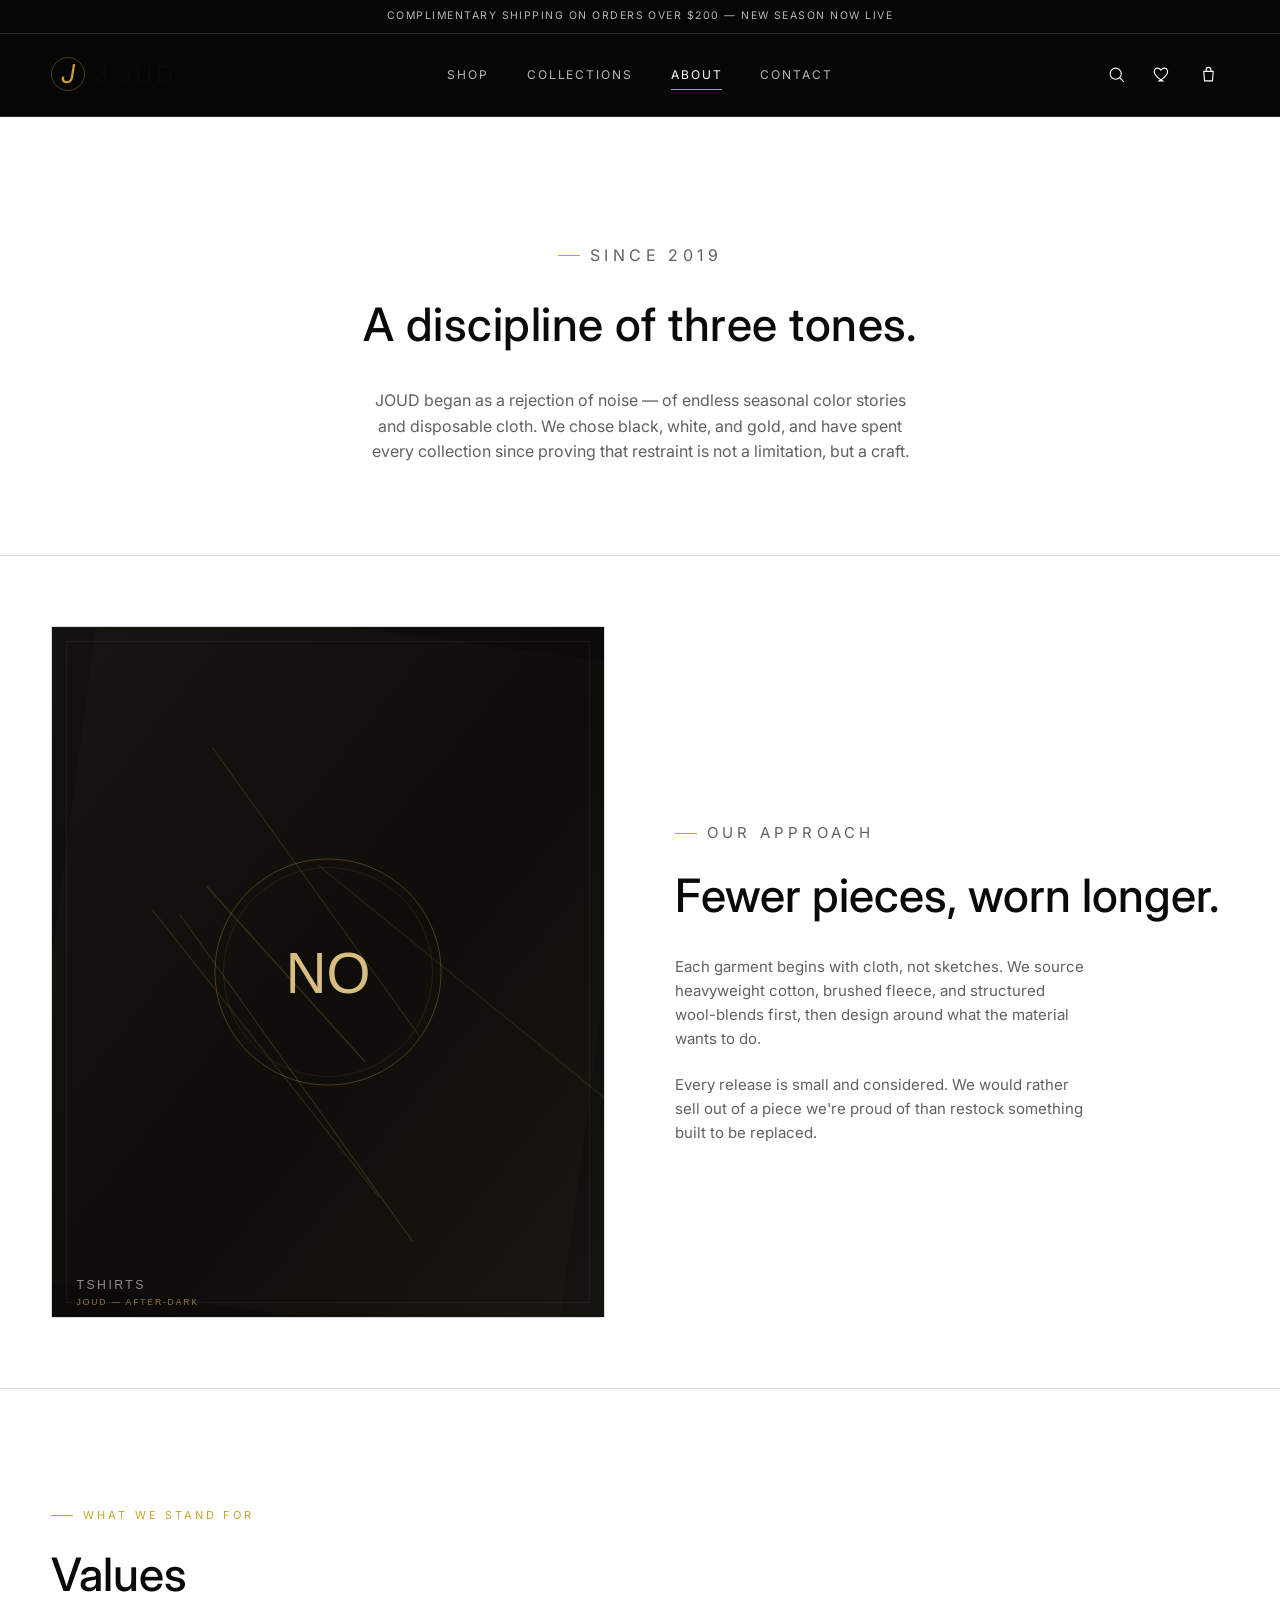
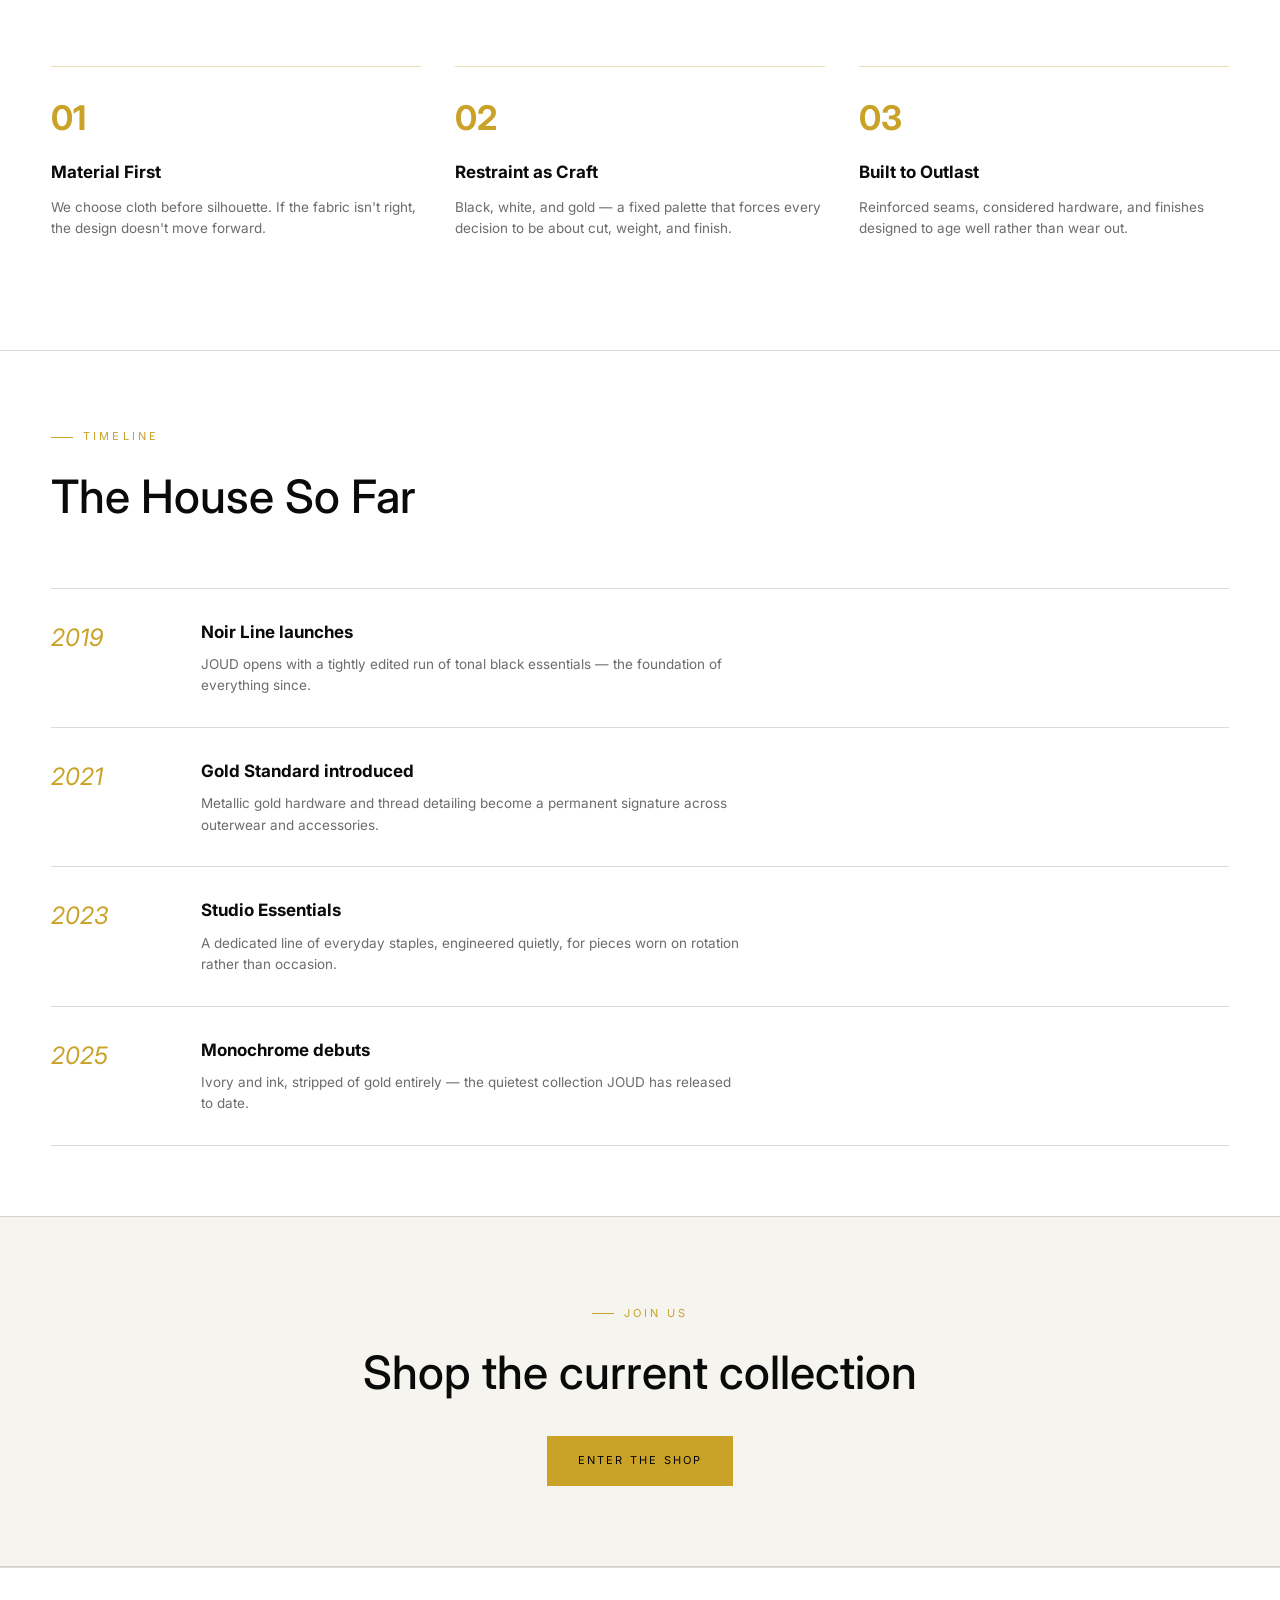
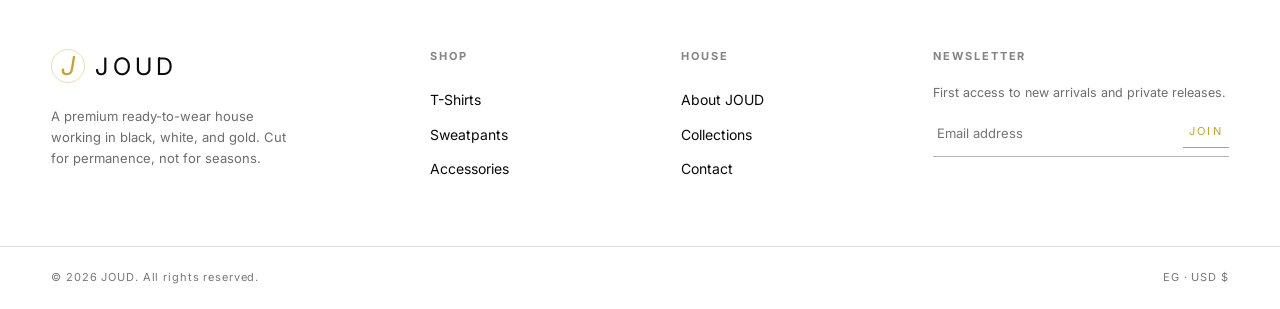
==== about.html @ fdc1a933 "first commit" ====
<!doctype html>
<html lang="en">
<head>
<meta charset="UTF-8" />
<meta name="viewport" content="width=device-width, initial-scale=1.0" />
<title>About — JOUD</title>
<link rel="stylesheet" href="css/style.css" />
</head>
<body class="on-light">

<header class="site-header" id="site-header"></header>

<main id="main">
  <div class="about-hero">
    <p class="eyebrow" style="justify-content:center;">Since 2019</p>
    <h1 class="section-title">A discipline of three tones.</h1>
    <p>JOUD began as a rejection of noise — of endless seasonal color stories and disposable cloth. We chose black, white, and gold, and have spent every collection since proving that restraint is not a limitation, but a craft.</p>
  </div>

  <section class="section section-tight">
    <div class="container split">
      <div class="split-media" data-reveal id="about-media-1"></div>
      <div class="split-copy" data-reveal>
        <p class="eyebrow">Our Approach</p>
        <h2 class="section-title">Fewer pieces, worn longer.</h2>
        <p>Each garment begins with cloth, not sketches. We source heavyweight cotton, brushed fleece, and structured wool-blends first, then design around what the material wants to do.</p>
        <p>Every release is small and considered. We would rather sell out of a piece we're proud of than restock something built to be replaced.</p>
      </div>
    </div>
  </section>

  <section class="section">
    <div class="container">
      <div class="section-head" data-reveal>
        <div>
          <p class="eyebrow">What We Stand For</p>
          <h2 class="section-title">Values</h2>
        </div>
      </div>
      <div class="values-grid">
        <div class="value-card" data-reveal>
          <b>01</b>
          <h4>Material First</h4>
          <p>We choose cloth before silhouette. If the fabric isn't right, the design doesn't move forward.</p>
        </div>
        <div class="value-card" data-reveal>
          <b>02</b>
          <h4>Restraint as Craft</h4>
          <p>Black, white, and gold — a fixed palette that forces every decision to be about cut, weight, and finish.</p>
        </div>
        <div class="value-card" data-reveal>
          <b>03</b>
          <h4>Built to Outlast</h4>
          <p>Reinforced seams, considered hardware, and finishes designed to age well rather than wear out.</p>
        </div>
      </div>
    </div>
  </section>

  <section class="section section-tight">
    <div class="container">
      <div class="section-head" data-reveal>
        <div>
          <p class="eyebrow">Timeline</p>
          <h2 class="section-title">The House So Far</h2>
        </div>
      </div>
      <div class="timeline">
        <div class="timeline-row" data-reveal>
          <div class="timeline-year">2019</div>
          <div class="timeline-copy">
            <h4>Noir Line launches</h4>
            <p>JOUD opens with a tightly edited run of tonal black essentials — the foundation of everything since.</p>
          </div>
        </div>
        <div class="timeline-row" data-reveal>
          <div class="timeline-year">2021</div>
          <div class="timeline-copy">
            <h4>Gold Standard introduced</h4>
            <p>Metallic gold hardware and thread detailing become a permanent signature across outerwear and accessories.</p>
          </div>
        </div>
        <div class="timeline-row" data-reveal>
          <div class="timeline-year">2023</div>
          <div class="timeline-copy">
            <h4>Studio Essentials</h4>
            <p>A dedicated line of everyday staples, engineered quietly, for pieces worn on rotation rather than occasion.</p>
          </div>
        </div>
        <div class="timeline-row" data-reveal>
          <div class="timeline-year">2025</div>
          <div class="timeline-copy">
            <h4>Monochrome debuts</h4>
            <p>Ivory and ink, stripped of gold entirely — the quietest collection JOUD has released to date.</p>
          </div>
        </div>
      </div>
    </div>
  </section>

  <section class="newsletter-band" data-reveal>
    <div class="container">
      <p class="eyebrow" style="justify-content:center;">Join Us</p>
      <h2 class="section-title">Shop the current collection</h2>
      <div class="hero-actions" style="justify-content:center; margin-top:10px;">
        <a href="shop.html" class="btn btn-gold">Enter the Shop</a>
      </div>
    </div>
  </section>
</main>

<footer class="site-footer" id="site-footer"></footer>
<div id="site-overlays"></div>

<script src="js/data.js"></script>
<script src="js/cart.js"></script>
<script src="js/layout.js"></script>
<script>
  injectLayout("about");
  document.getElementById("about-media-1").innerHTML = `<img src="${PRODUCTS[16].images[1]}" alt="JOUD atelier" loading="lazy" />`;
  initScrollReveal();
</script>
</body>
</html>
---- css/style.css ----
/* ==========================================================================
   JOUD — Design Tokens
   ========================================================================== */
@import url('https://fonts.googleapis.com/css2?family=Inter:wght@300;400;500;600;700&display=swap');

:root{
  --black:        #060606;
  --black-soft:   #111111;
  --black-elev:   #181818;
  --white:        #ffffff;
  --off:          #b7b7b2;
  --line:         rgba(255,255,255,.14);
  --line-strong:  rgba(255,255,255,.30);
  --gold:         #c9a227;
  --gold-light:   #e8c866;
  --gold-dim:     rgba(201,162,39,.35);

  --font-display: 'Inter', Georgia, serif;
  --font-body: 'Inter', 'Helvetica Neue', Arial, sans-serif;

  --ease: cubic-bezier(.16,.84,.44,1);
  --dur-s: .25s;
  --dur-m: .5s;
  --dur-l: .9s;

  --container: 1360px;
  --gutter: clamp(20px, 4vw, 64px);
  --header-h: 118px;
}

/* ==========================================================================
   Reset
   ========================================================================== */
*, *::before, *::after{ box-sizing: border-box; }
html{ scroll-behavior: smooth; }
body{
  margin:0;
  background: var(--black);
  color: var(--white);
  font-family: var(--font-body);
  font-size: 15px;
  line-height: 1.6;
  -webkit-font-smoothing: antialiased;
  overflow-x: hidden;
}
img{ max-width:100%; display:block; }
a{ color: inherit; text-decoration: none; }
button{ font: inherit; color: inherit; background: none; border: none; cursor: pointer; }
input, textarea, select{ font: inherit; color: inherit; background: none; border: none; }
ul{ list-style: none; margin:0; padding:0; }
h1,h2,h3,h4,p{ margin:0; }
.no-scroll{ overflow: hidden; }

::selection{ background: var(--gold); color: var(--black); }

:focus-visible{
  outline: 1.5px solid var(--gold);
  outline-offset: 3px;
}

.container{
  max-width: var(--container);
  margin: 0 auto;
  padding: 0 var(--gutter);
}

.eyebrow{
  font-family: var(--font-body);
  font-size: 11px;
  letter-spacing: .28em;
  text-transform: uppercase;
  color: var(--gold);
  display: inline-flex;
  align-items: center;
  gap: 10px;
}
.eyebrow::before{
  content:"";
  width: 22px; height: 1px;
  background: var(--gold);
}

h1, .h1{ font-family: var(--font-display); font-weight: 500; letter-spacing: .01em; }
h2, .h2{ font-family: var(--font-display); font-weight: 500; }
h3, .h3{ font-family: var(--font-display); font-weight: 500; }

/* ==========================================================================
   Buttons
   ========================================================================== */
.btn{
  display: inline-flex;
  align-items: center;
  justify-content: center;
  gap: 8px;
  padding: 15px 30px;
  font-size: 11px;
  letter-spacing: .2em;
  text-transform: uppercase;
  border: 1px solid var(--line-strong);
  transition: background var(--dur-s) var(--ease), color var(--dur-s) var(--ease), border-color var(--dur-s) var(--ease), transform var(--dur-s) var(--ease);
  white-space: nowrap;
}
.btn:active{ transform: scale(.97); }
.btn-gold{
  background: var(--gold);
  border-color: var(--gold);
  color: var(--black);
}
.btn-gold:hover{ background: var(--gold-light); border-color: var(--gold-light); }
.btn-dark{
  background: var(--black);
  border-color: var(--black);
  color: var(--white);
}
.btn-dark:hover{ background: var(--black-elev); }
.btn-ghost{
  background: transparent;
  color: var(--white);
  border-color: var(--line-strong);
}
.btn-ghost:hover{ border-color: var(--gold); color: var(--gold); }
.btn-block{ width: 100%; }
.btn-small{ padding: 9px 16px; font-size: 10px; margin-top: 10px; }
.btn[disabled]{ opacity: .4; cursor: not-allowed; }

.btn-underline{
  font-size: 11px;
  letter-spacing: .2em;
  text-transform: uppercase;
  color: var(--gold);
  border-bottom: 1px solid var(--gold);
  padding-bottom: 3px;
  transition: opacity var(--dur-s);
}
.btn-underline:hover{ opacity: .7; }

/* ==========================================================================
   Header
   ========================================================================== */
.site-header{
  position: sticky;
  top: 0;
  z-index: 60;
  background: var(--black);
  border-bottom: 1px solid var(--line);
}
.announce-bar{
  text-align:center;
  background: var(--black);
  border-bottom: 1px solid var(--line);
  padding: 8px 12px;
}
.announce-bar p{
  font-size: 10.5px;
  letter-spacing: .14em;
  text-transform: uppercase;
  color: var(--off);
}
.header-main{
  max-width: var(--container);
  margin: 0 auto;
  padding: 0 var(--gutter);
  height: 82px;
  display: grid;
  grid-template-columns: 1fr auto 1fr;
  align-items: center;
  gap: 20px;
}
.logo{
  display: inline-flex;
  align-items: baseline;
  gap: 10px;
  justify-self: start;
}
.logo-mark{
  font-family: var(--font-display);
  font-style: italic;
  font-size: 26px;
  color: var(--gold);
  border: 1px solid var(--gold-dim);
  border-radius: 50%;
  width: 34px; height: 34px;
  display: inline-flex; align-items:center; justify-content:center;
  line-height: 1;
}
.logo-word{
  font-family: var(--font-display);
  font-size: 24px;
  letter-spacing: .18em;
}
.nav-primary{
  display: flex;
  gap: 38px;
  justify-self: center;
}
.nav-link{
  font-size: 12px;
  letter-spacing: .16em;
  text-transform: uppercase;
  position: relative;
  padding: 6px 0;
  color: var(--off);
  transition: color var(--dur-s);
}
.nav-link::after{
  content:"";
  position:absolute; left:0; right:100%; bottom:0;
  height:1px; background: var(--gold);
  transition: right var(--dur-m) var(--ease);
}
.nav-link:hover, .nav-link.is-active{ color: var(--white); }
.nav-link:hover::after, .nav-link.is-active::after{ right:0; }

.header-actions{
  display:flex;
  align-items:center;
  gap: 6px;
  justify-self: end;
}
.icon-btn{
  position: relative;
  width: 40px; height: 40px;
  display:inline-flex; align-items:center; justify-content:center;
  color: var(--white);
  transition: color var(--dur-s);
}
.icon-btn:hover{ color: var(--gold); }
.badge{
  position:absolute; top:2px; right:2px;
  min-width:15px; height:15px; padding: 0 3px;
  border-radius: 50%;
  background: var(--gold);
  color: var(--black);
  font-size: 9px; font-weight:600;
  display:flex; align-items:center; justify-content:center;
  opacity:0; transform: scale(.5);
  transition: opacity var(--dur-s), transform var(--dur-s);
}
.badge.is-visible{ opacity:1; transform: scale(1); }

.menu-toggle{ display:none; }
.burger{ display:inline-flex; flex-direction:column; gap:5px; width:20px; }
.burger span{ height:1px; background: var(--white); display:block; transition: transform var(--dur-s) var(--ease), opacity var(--dur-s); }
.menu-toggle.is-open .burger span:nth-child(1){ transform: translateY(6px) rotate(45deg); }
.menu-toggle.is-open .burger span:nth-child(2){ opacity:0; }
.menu-toggle.is-open .burger span:nth-child(3){ transform: translateY(-6px) rotate(-45deg); }

.mobile-menu{
  display:none;
  position: fixed;
  inset: 0;
  top: var(--header-h);
  background: var(--black);
  z-index: 55;
  transform: translateY(-8px);
  opacity: 0;
  pointer-events: none;
  transition: opacity var(--dur-m) var(--ease), transform var(--dur-m) var(--ease);
  overflow-y:auto;
}
.mobile-menu.is-open{ opacity:1; transform: translateY(0); pointer-events:auto; }
.mobile-menu nav{ display:flex; flex-direction:column; padding: 30px var(--gutter); }
.mobile-menu nav a{
  font-family: var(--font-display);
  font-size: 30px;
  padding: 16px 0;
  border-bottom: 1px solid var(--line);
}
.mobile-menu-foot{
  display:flex; flex-direction:column; gap:14px;
  padding: 20px var(--gutter) 50px;
}
.mobile-menu-foot a{ font-size:12px; letter-spacing:.14em; text-transform:uppercase; color: var(--off); }

/* ==========================================================================
   Hero
   ========================================================================== */
.hero{
  position: relative;
  min-height: 92vh;
  display: flex;
  align-items: flex-end;
  overflow: hidden;
  border-bottom: 1px solid var(--line);
  background:
  linear-gradient(rgba(0,0,0,.15), rgba(0,0,0,.30)),
  url("../assets/hero-bg.jpg") center center / cover no-repeat;
}
.hero-lines{
  position:absolute; inset:0;
  opacity:.5;
  pointer-events:none;
}
.hero-fashion-bg{
  position:absolute; inset:0;
  width:100%; height:100%;
  pointer-events:none;
}
.hero-seal{
  position:absolute;
  top: 14%;
  right: clamp(20px, 6vw, 90px);
  width: clamp(120px, 14vw, 190px);
  height: clamp(120px, 14vw, 190px);
  animation: spin 34s linear infinite;
}
@keyframes spin{ to{ transform: rotate(360deg); } }

.hero-inner{
  position: relative;
  width: 100%;
  padding: 70px var(--gutter) 70px;
  max-width: var(--container);
  margin: 0 auto;
  transform: translateY(-40px);
}
.hero-kicker{ margin-bottom: 26px; }
.hero-title{
  font-size: clamp(3rem, 5vw, 5.5rem);
  line-height: .95;
  letter-spacing: -.01em;
  max-width: 16ch;
  color: var(--white);
}
.hero-title em{
  font-style: italic;
  color: var(--gold);
}
.hero-title-white{ color: var(--white); }
.hero-sub{
  margin-top: 26px;
  max-width: 420px;
  color: var(--off);
  font-size: 15px;
}
.hero-actions{
  margin-top: 40px;
  display:flex;
  gap: 16px;
  flex-wrap: wrap;
}
.hero-scroll{
  position:absolute;
  right: var(--gutter);
  bottom: 40px;
  display:flex; align-items:center; gap:10px;
  font-size: 10px; letter-spacing:.2em; text-transform:uppercase; color: var(--off);
}
.hero-scroll-line{
  width:1px; height: 44px;
  background: linear-gradient(var(--gold), transparent);
}

/* Hero always sits on its own dark image, regardless of page theme */
.hero .btn-ghost{ color: var(--white); border-color: var(--white); }
.hero .btn-ghost:hover{ background: var(--white); border-color: var(--white); color: var(--black); }

/* ==========================================================================
   Marquee
   ========================================================================== */
.marquee-band {
  width: 100%;
  overflow: hidden;
  background: #0a0a0a;
  border-top: 1px solid rgba(255, 255, 255, 0.10);
  border-bottom: 1px solid rgba(255, 255, 255, 0.10);
}

.marquee-track {
  display: flex;
  width: max-content;
  align-items: center;
  flex-shrink: 0;
  padding: 17px 0;
  white-space: nowrap;
  animation: marquee-scroll 20s linear infinite;
  will-change: transform;
}

.marquee-content {
  display: flex;
  align-items: center;
  flex-shrink: 0;
}

.marquee-content span {
  display: inline-block;
  flex-shrink: 0;
  padding: 0 27px;
  color: rgba(255, 255, 255, 0.82);
  font-family: var(--font-body, "Inter", sans-serif);
  font-size: 18px;
  font-style: normal;
  font-weight: 500;
  line-height: 1;
  letter-spacing: 0.16em;
  text-transform: uppercase;
}

.marquee-content i {
  display: inline-block;
  flex-shrink: 0;
  color: rgba(255, 255, 255, 0.82);
  font-size: 7px;
  font-style: normal;
  line-height: 1;
}

@keyframes marquee-scroll {
  from {
    transform: translate3d(0, 0, 0);
  }
  to {
    transform: translate3d(-50%, 0, 0);
  }
}

@media (max-width: 600px) {
  .marquee-track {
    padding: 14px 0;
    animation-duration: 16s;
  }

  .marquee-content span {
    padding: 0 18px;
    font-size: 13px;
    letter-spacing: 0.13em;
  }

  .marquee-content i {
    font-size: 6px;
  }
}

@media (prefers-reduced-motion: reduce) {
  .marquee-track {
    animation: none;
  }
}

/* ==========================================================================
   Section scaffolding
   ========================================================================== */
.section{ padding: 110px 0; }
.section-tight{ padding: 70px 0; }
.section,
.newsletter-band{ border-top: 1px solid var(--line); }
.section-head{
  display:flex;
  justify-content: space-between;
  align-items: flex-end;
  gap: 20px;
  margin-bottom: 54px;
}
.section-title{
  font-size: clamp(30px, 4vw, 46px);
  margin-top: 14px;
}
.section-link{
  font-size: 11px;
  letter-spacing: .18em;
  text-transform: uppercase;
  border-bottom: 1px solid var(--line-strong);
  padding-bottom: 4px;
  transition: border-color var(--dur-s), color var(--dur-s);
}
.section-link:hover{ color: var(--gold); border-color: var(--gold); }

[data-reveal]{
  opacity: 0;
  transform: translateY(26px);
  transition: opacity .8s var(--ease), transform .8s var(--ease);
}
[data-reveal].is-visible{ opacity:1; transform: translateY(0); }

/* ==========================================================================
   Light (white) section variant — used for New Arrivals, Collections,
   and the Shop By (Men/Women) section per brand refresh.
   ========================================================================== */
.on-light{
  background: var(--white);
  color: var(--black);
}
.on-light .eyebrow{ color: var(--gold); }
.on-light .section-title{ color: #0a0a0a; }
.on-light .section-link{ color: #0a0a0a; border-bottom-color: rgba(0,0,0,.3); }
.on-light .section-link:hover{ color: var(--gold); border-bottom-color: var(--gold); }

.on-light .product-card-media,
.on-light .category-tile,
.on-light .collection-card{ border-color: rgba(0,0,0,.12); }

.on-light .product-card-name{ color: #0a0a0a; }
.on-light .product-card-name:hover{ color: var(--gold); }
.on-light .product-card-price{ color: #9c7a1f; }
.on-light .product-card-cat{ color: rgba(10,10,9,.55); }

.on-light .card-tag{ background: var(--white); border-color: rgba(0,0,0,.25); color: #0a0a0a; }
.on-light .card-tag-gold{ background: var(--gold); color: var(--black); border-color: var(--gold); }

.on-light .wish-btn{ background: rgba(255,255,255,.8); border-color: rgba(0,0,0,.2); color: #0a0a0a; }
.on-light .wish-btn:hover{ border-color: var(--gold); color: var(--gold); }
.on-light .wish-btn.is-active{ color: var(--gold); border-color: var(--gold); }

.on-light .category-tile span{
  border-color: rgba(255,255,255,.5);
  background: rgba(10,10,9,.55);
  color: #f6f4ee;
}

/* ==========================================================================
   Site-wide light theme — applied via body.on-light on Home, Collections,
   About and Contact. Header/nav intentionally stays on the dark theme for
   consistent branding; Shop, Product and Checkout keep the original dark
   theme untouched.
   ========================================================================== */
body.on-light{ background: var(--white); color: #0a0a0a; }
body.on-light h1, body.on-light h2, body.on-light h3, body.on-light h4{ color:#0a0a0a; }
body.on-light .page-title{ color:#0a0a0a; }
body.on-light .breadcrumb{ color: rgba(10,10,9,.55); }
body.on-light .breadcrumb a:hover{ color: var(--gold); }
body.on-light .section-title{ color:#0a0a0a; }
body.on-light .section-link{ color:#0a0a0a; border-bottom-color: rgba(0,0,0,.3); }
body.on-light .section-link:hover{ color: var(--gold); border-bottom-color: var(--gold); }
body.on-light .section,
body.on-light .newsletter-band{ border-top-color: rgba(0,0,0,.14); }

body.on-light .site-footer{ background: var(--white); border-top-color: rgba(0,0,0,.14); }
body.on-light .footer-brand p{ color: rgba(10,10,9,.6); }
body.on-light .footer-col h4{ color: rgba(10,10,9,.5); }
body.on-light .footer-col a{ color:#0a0a0a; }
body.on-light .footer-col a:hover{ color: var(--gold); }
body.on-light .footer-note{ color: rgba(10,10,9,.6); }
body.on-light .footer-form{ border-bottom-color: rgba(0,0,0,.3); }
body.on-light .footer-bottom{ border-top-color: rgba(0,0,0,.14); color: rgba(10,10,9,.55); }

/* Marquee stays a dark banner on light pages for brand contrast */
body.on-light .marquee-band{ background:#0a0a0a; border-color: rgba(255,255,255,.14); }

body.on-light .newsletter-band{ background:#f6f4ee; border-color: rgba(0,0,0,.14); }
body.on-light .newsletter-band input{ color:#0a0a0a; }
body.on-light .newsletter-band input::placeholder{ color: rgba(10,10,9,.5); }
body.on-light .newsletter-band form{ border-bottom-color: rgba(0,0,0,.3); }

body.on-light .value-card{ border-top-color: var(--gold-dim); }
body.on-light .value-card p{ color: rgba(10,10,9,.6); }
body.on-light .timeline-row{ border-top-color: rgba(0,0,0,.14); }
body.on-light .timeline-row:last-child{ border-bottom-color: rgba(0,0,0,.14); }
body.on-light .timeline-copy p{ color: rgba(10,10,9,.6); }
body.on-light .about-hero p{ color: rgba(10,10,9,.65); }

body.on-light .split-media{ border-color: rgba(0,0,0,.14); }
body.on-light .split-copy p{ color: rgba(10,10,9,.65); }
body.on-light .stat b{ color: var(--gold); }
body.on-light .stat span{ color: rgba(10,10,9,.55); }

body.on-light .contact-info-block p, body.on-light .contact-info-block a{ color: rgba(10,10,9,.65); }
body.on-light .contact-info-block a:hover{ color: var(--gold); }
body.on-light .social-row a{ color:#0a0a0a; border-bottom-color: rgba(0,0,0,.3); }
body.on-light .social-row a:hover{ color: var(--gold); border-color: var(--gold); }
body.on-light .map-block{ background:#f6f4ee; border-color: rgba(0,0,0,.14); }
body.on-light .map-label{ color: rgba(10,10,9,.55); }

body.on-light .form-field label{ color: rgba(10,10,9,.55); }
body.on-light .form-field input, body.on-light .form-field select, body.on-light .form-field textarea{ border-bottom-color: rgba(0,0,0,.3); color:#0a0a0a; }
body.on-light .form-field input::placeholder, body.on-light .form-field textarea::placeholder{ color: rgba(10,10,9,.4); }
body.on-light .btn-ghost{ border-color: rgba(0,0,0,.3); color:#0a0a0a; }
body.on-light .btn-ghost:hover{ border-color: var(--gold); color: var(--gold); }
body.on-light .shop-empty{ color: rgba(10,10,9,.6); }
body.on-light .shop-empty h3{ color:#0a0a0a; }

/* ==========================================================================
   Shop by Section (Men / Women) — dark editorial tiles
   ========================================================================== */
.shop-by-dark{ background: var(--black); color: var(--white); }
.shop-by-dark .eyebrow{ color: var(--gold); }
.shop-by-dark .section-title{ color: var(--white); margin-top:14px; }
.edit-grid{
  display:grid;
  grid-template-columns: repeat(2, 1fr);
  gap: 24px;
  margin-top: 44px;
}
.edit-tile{
  position: relative;
  aspect-ratio: 4/3;
  overflow: hidden;
  border: 1px solid var(--line);
  background: linear-gradient(135deg, #1c1c1a, #0a0a09);
  display: flex;
  flex-direction: column;
  justify-content: flex-end;
  align-items: flex-start;
  padding: 30px;
  transition: border-color var(--dur-s);
}
.edit-tile:hover{ border-color: var(--gold-dim); }
.edit-tile img{ position:absolute; inset:0; width:100%; height:100%; object-fit:cover; opacity:.75; }
.edit-tile::after{
  content:"";
  position:absolute; inset:0;
  background: linear-gradient(180deg, rgba(6,6,6,0) 40%, rgba(6,6,6,.85) 100%);
}
.edit-tile-label{
  position:relative; z-index:1;
  font-size:10px; letter-spacing:.2em; text-transform:uppercase;
  color: var(--gold);
  margin-bottom: 12px;
}
.edit-tile-name{
  position:relative; z-index:1;
  display:flex; align-items:center; gap:14px;
  font-family: var(--font-display);
  font-weight: 700;
  font-size: clamp(30px, 4vw, 46px);
  color: var(--white);
}
.edit-tile-name .arrow{ color: var(--gold); font-size:.6em; transition: transform var(--dur-s) var(--ease); }
.edit-tile:hover .arrow{ transform: translateX(6px); }

/* ==========================================================================
   Shop by Category — light editorial tiles
   ========================================================================== */
.shop-by-light{ background: var(--white); }
.cat-grid{
  display:grid;
  grid-template-columns: repeat(3, 1fr);
  gap: 22px;
  margin-top: 44px;
}
.cat-tile{
  position: relative;
  aspect-ratio: 3/4;
  overflow: hidden;
  border: 1px solid rgba(0,0,0,.12);
  background: #ece9e1;
  display: flex;
  flex-direction: column;
  justify-content: flex-end;
  align-items: flex-start;
  padding: 24px;
  transition: border-color var(--dur-s);
}
.cat-tile:hover{ border-color: var(--gold); }
.cat-tile img{ position:absolute; inset:0; width:100%; height:100%; object-fit:cover; }
.cat-tile::after{
  content:"";
  position:absolute; inset:0;
  background: linear-gradient(180deg, rgba(10,10,9,0) 55%, rgba(10,10,9,.35) 100%);
}
.cat-tile-label{
  position:relative; z-index:1;
  font-size:10px; letter-spacing:.2em; text-transform:uppercase;
  color: var(--gold);
  margin-bottom: 8px;
}
.cat-tile-name{
  position:relative; z-index:1;
  display:flex; align-items:center; gap:10px;
  font-family: var(--font-display);
  font-weight: 700;
  font-size: clamp(20px, 2.4vw, 28px);
  color: #0a0a0a;
}
.cat-tile-name .arrow{ color: var(--gold); font-size:.7em; transition: transform var(--dur-s) var(--ease); }
.cat-tile:hover .arrow{ transform: translateX(6px); }

/* ==========================================================================
   Product grid & cards
   ========================================================================== */
.product-grid{
  display:grid;
  grid-template-columns: repeat(4, 1fr);
  gap: 34px 26px;
}
.rail{
  display:flex;
  gap: 26px;
  overflow-x: auto;
  padding-bottom: 10px;
  scroll-snap-type: x mandatory;
  scrollbar-width: none;
}
.rail::-webkit-scrollbar{ display:none; }
.rail .product-card{ min-width: 280px; scroll-snap-align: start; }

.product-card{ position: relative; }
.product-card-media{
  position: relative;
  display:block;
  aspect-ratio: 4/5;
  overflow: hidden;
  background: var(--black-soft);
  border: 1px solid var(--line);
}
.product-card-media img{
  position:absolute; inset:0;
  width:100%; height:100%;
  object-fit: cover;
  transition: opacity var(--dur-m) var(--ease), transform 1.1s var(--ease);
}
.product-card-media .img-primary{ opacity:1; }
.product-card-media .img-hover{ opacity:0; }
.product-card-media:hover .img-primary{ opacity:0; }
.product-card-media:hover .img-hover{ opacity:1; }
.product-card-media:hover img{ transform: scale(1.045); }

.card-tag{
  position:absolute; top:14px; left:14px;
  font-size: 10px; letter-spacing:.14em; text-transform:uppercase;
  background: var(--black);
  border: 1px solid var(--line-strong);
  padding: 6px 10px;
  z-index:2;
}
.card-tag-gold{ background: var(--gold); color: var(--black); border-color: var(--gold); }

.wish-btn{
  position:absolute; top:12px; right:12px; z-index:2;
  width:34px; height:34px;
  display:flex; align-items:center; justify-content:center;
  background: rgba(10,10,9,.6);
  border: 1px solid var(--line-strong);
  color: var(--white);
  transition: color var(--dur-s), border-color var(--dur-s), transform var(--dur-s);
}
.wish-btn svg{ fill:none; stroke: currentColor; stroke-width:1.4; transition: fill var(--dur-s); }
.wish-btn:hover{ border-color: var(--gold); color: var(--gold); }
.wish-btn.is-active{ color: var(--gold); border-color: var(--gold); }
.wish-btn.is-active svg{ fill: var(--gold); }

.card-add{
  position:absolute; left:12px; right:12px; bottom:12px; z-index:2;
  opacity:0; transform: translateY(8px);
  transition: opacity var(--dur-s) var(--ease), transform var(--dur-s) var(--ease);
  padding: 12px;
}
.product-card-media:hover .card-add{ opacity:1; transform: translateY(0); }

.product-card-info{ padding-top: 16px; }
.product-card-name{
  font-family: var(--font-display);
  font-size: 19px;
  transition: color var(--dur-s);
}
.product-card-name:hover{ color: var(--gold); }
.product-card-bottom{
  display:flex; justify-content: space-between; align-items:center;
  margin-top: 6px;
}
.product-card-price{ font-size: 13px; color: var(--gold-light); letter-spacing:.03em; }
.product-card-cat{ font-size: 10px; letter-spacing:.14em; text-transform:uppercase; color: var(--off); }

/* ==========================================================================
   Collections & categories
   ========================================================================== */
.collections-grid{
  display:grid;
  grid-template-columns: repeat(3, 1fr);
  gap: 22px;
}
.collection-card{
  position: relative;
  aspect-ratio: 3/4;
  overflow: hidden;
  border: 1px solid var(--line);
  display:flex; flex-direction:column; justify-content:flex-end;
  padding: 26px;
}
.collection-card img{
  position:absolute; inset:0; width:100%; height:100%; object-fit:cover;
  transition: transform 1s var(--ease);
}
.collection-card:hover img{ transform: scale(1.06); }
.collection-card::before{
  content:"";
  position:absolute; inset:0;
  background: linear-gradient(180deg, rgba(10,10,9,0) 30%, rgba(10,10,9,.92) 100%);
}
.collection-card-body{ position:relative; z-index:1; }
.collection-card-tag{ font-size:10px; letter-spacing:.2em; text-transform:uppercase; color: var(--gold); }
.collection-card-name{ font-family: var(--font-display); font-size: 27px; margin-top:8px; }
.collection-card-blurb{ font-size:12.5px; color: var(--off); margin-top:8px; max-width: 30ch; }

.categories-grid{
  display:grid;
  grid-template-columns: repeat(6, 1fr);
  gap: 18px;
}
.genders-grid{
  display:grid;
  grid-template-columns: repeat(2, 1fr);
  gap: 22px;
}
.category-tile{
  position: relative;
  aspect-ratio: 3/4;
  border: 1px solid var(--line);
  overflow:hidden;
  display:flex; align-items:flex-end; justify-content:center;
  padding-bottom: 22px;
  transition: border-color var(--dur-s);
}
.category-tile:hover{ border-color: var(--gold-dim); }
.category-tile img{ position:absolute; inset:0; width:100%; height:100%; object-fit:cover; opacity:.55; transition: opacity var(--dur-s), transform 1s var(--ease); }
.category-tile:hover img{ opacity:.8; transform: scale(1.05); }
.category-tile span{
  position: relative;
  font-size: 12px; letter-spacing:.16em; text-transform:uppercase;
  padding: 8px 16px;
  border: 1px solid var(--line-strong);
  background: rgba(10,10,9,.55);
  backdrop-filter: blur(2px);
}
.genders-grid .category-tile{ aspect-ratio: 16/10; padding-bottom: 30px; }
.genders-grid .category-tile span{ font-size: 14px; padding: 10px 22px; }

/* ==========================================================================
   Editorial / brand statement split
   ========================================================================== */
.split{
  display:grid;
  grid-template-columns: 1fr 1fr;
  gap: 70px;
  align-items:center;
}
.split-media{ aspect-ratio: 4/5; overflow:hidden; border:1px solid var(--line); }
.split-media img{ width:100%; height:100%; object-fit:cover; }
.split-copy p{ color: var(--off); margin-top: 22px; max-width: 46ch; font-size:15px; }
.split-copy .section-title{ margin-top: 14px; }
.stat-row{ display:flex; gap: 40px; margin-top: 40px; }
.stat b{ display:block; font-family: var(--font-display); font-size:32px; color: var(--gold-light); }
.stat span{ font-size:11px; letter-spacing:.12em; text-transform:uppercase; color: var(--off); }

/* ==========================================================================
   Newsletter band
   ========================================================================== */
.newsletter-band{
  border-top: 1px solid var(--line);
  border-bottom: 1px solid var(--line);
  background: var(--black-soft);
  padding: 80px 0;
  text-align:center;
}
.newsletter-band .section-title{ margin: 14px auto 26px; max-width: 20ch; }
.newsletter-band form{
  display:flex;
  max-width: 420px;
  margin: 0 auto;
  border-bottom: 1px solid var(--line-strong);
  padding-bottom: 10px;
}
.newsletter-band input{
  flex:1;
  font-size: 14px;
  padding: 6px 4px;
  color: var(--white);
}
.newsletter-band input::placeholder{ color: var(--off); }

/* ==========================================================================
   Footer
   ========================================================================== */
.site-footer{
  border-top: 1px solid var(--line);
  padding: 80px 0 0;
}
.footer-grid{
  max-width: var(--container);
  margin:0 auto;
  padding: 0 var(--gutter);
  display:grid;
  grid-template-columns: 1.6fr 1fr 1fr 1.4fr;
  gap: 40px;
  padding-bottom: 60px;
}
.footer-brand p{ color: var(--off); margin-top:16px; max-width: 32ch; font-size:13px; }
.logo-footer{ margin-bottom: 4px; }
.footer-col h4{ font-size: 11px; letter-spacing:.18em; text-transform:uppercase; color: var(--off); margin-bottom: 18px; }
.footer-col a{ display:block; font-size:14px; padding: 6px 0; color: var(--white); transition: color var(--dur-s); }
.footer-col a:hover{ color: var(--gold); }
.footer-note{ color: var(--off); font-size:12.5px; margin-bottom: 16px; }
.footer-form{ display:flex; border-bottom: 1px solid var(--line-strong); padding-bottom:8px; }
.footer-form input{ flex:1; font-size:13px; padding:4px; }
.footer-bottom{
  border-top: 1px solid var(--line);
  padding: 22px var(--gutter);
  display:flex; justify-content:space-between;
  max-width: var(--container);
  margin: 0 auto;
  font-size: 11px;
  letter-spacing:.08em;
  color: var(--off);
}

/* ==========================================================================
   Drawers (cart / wishlist) + scrim
   ========================================================================== */
.scrim{
  position: fixed; inset:0;
  background: rgba(10,10,9,.6);
  backdrop-filter: blur(2px);
  z-index: 80;
  opacity:0; pointer-events:none;
  transition: opacity var(--dur-m) var(--ease);
}
.scrim.is-open{ opacity:1; pointer-events:auto; }

.drawer{
  position: fixed;
  top:0; right:0; bottom:0;
  width: min(440px, 100vw);
  background: var(--black-soft);
  border-left: 1px solid var(--line-strong);
  z-index: 90;
  display:flex; flex-direction:column;
  transform: translateX(100%);
  transition: transform var(--dur-m) var(--ease);
}
.drawer.is-open{ transform: translateX(0); }
.drawer-head{
  display:flex; justify-content:space-between; align-items:center;
  padding: 24px var(--gutter);
  border-bottom: 1px solid var(--line);
}
.drawer-head h3{ font-size: 22px; }
.drawer-body{ flex:1; overflow-y:auto; padding: 10px var(--gutter); }
.drawer-footer{ padding: 22px var(--gutter) 30px; border-top: 1px solid var(--line); }
.drawer-empty{ padding: 60px 0; text-align:center; color: var(--off); }
.drawer-empty p{ margin-bottom: 20px; }

.cart-line{ display:flex; gap:16px; padding: 20px 0; border-bottom: 1px solid var(--line); }
.cart-line-img{ width: 84px; height: 105px; object-fit:cover; border:1px solid var(--line); }
.cart-line-info{ flex:1; min-width:0; }
.cart-line-top{ display:flex; justify-content:space-between; gap:10px; }
.cart-line-name{ font-family: var(--font-display); font-size:17px; }
.cart-line-name:hover{ color: var(--gold); }
.cart-line-remove{ font-size:18px; color: var(--off); line-height:1; }
.cart-line-remove:hover{ color: var(--gold); }
.cart-line-meta{ font-size:12px; color: var(--off); margin-top:6px; }

.qty-stepper{
  display:inline-flex; align-items:center; gap:14px;
  margin-top: 12px;
  border: 1px solid var(--line-strong);
  padding: 6px 12px;
}
.qty-btn{ font-size:14px; width:16px; }
.qty-btn:hover{ color: var(--gold); }
.qty-value{ font-size:13px; min-width:14px; text-align:center; }

.cart-subtotal{ display:flex; justify-content:space-between; font-size:15px; margin-bottom:10px; }
.cart-note{ font-size:11.5px; color: var(--off); margin-bottom:18px; }

/* ==========================================================================
   Search overlay
   ========================================================================== */
.search-overlay{
  position: fixed; inset:0;
  background: rgba(10,10,9,.97);
  z-index: 95;
  opacity:0; pointer-events:none;
  transition: opacity var(--dur-m) var(--ease);
  display:flex; align-items:flex-start; justify-content:center;
  overflow-y:auto;
}
.search-overlay.is-open{ opacity:1; pointer-events:auto; }
.search-close{ position:absolute; top: 24px; right: var(--gutter); }
.search-inner{ width: min(680px, 92vw); padding: 130px 0 80px; }
#search-input{
  width:100%;
  font-family: var(--font-display);
  font-size: clamp(26px, 5vw, 40px);
  border-bottom: 1px solid var(--line-strong);
  padding: 14px 2px;
  margin-top: 22px;
}
#search-input::placeholder{ color: var(--off); }
.search-results{ margin-top: 30px; display:flex; flex-direction:column; gap:2px; }
.search-result{ display:flex; align-items:center; gap:16px; padding: 12px 4px; border-bottom: 1px solid var(--line); transition: padding-left var(--dur-s); }
.search-result:hover{ padding-left: 10px; color: var(--gold); }
.search-result img{ width:48px; height:60px; object-fit:cover; }
.search-result strong{ display:block; font-family: var(--font-display); font-size:16px; }
.search-result em{ font-style:normal; font-size:12px; color: var(--gold-light); }
.search-empty{ color: var(--off); padding: 20px 4px; }

/* ==========================================================================
   Toasts
   ========================================================================== */
.toast-host{
  position: fixed;
  bottom: 26px; left:50%;
  transform: translateX(-50%);
  z-index: 200;
  display:flex; flex-direction:column; gap:10px;
  align-items:center;
}
.toast{
  display:flex; align-items:center; gap:12px;
  background: var(--white);
  color: var(--black);
  padding: 14px 22px;
  border: 1px solid var(--gold);
  min-width: 260px;
  opacity:0; transform: translateY(16px);
  transition: opacity var(--dur-s) var(--ease), transform var(--dur-s) var(--ease);
}
.toast.show{ opacity:1; transform: translateY(0); }
.toast-mark{ font-family: var(--font-display); font-style:italic; color: var(--gold); font-size:14px; }
.toast-msg{ font-size:12.5px; letter-spacing:.02em; }

/* ==========================================================================
   Page header (interior pages)
   ========================================================================== */
.page-header{
  padding: 70px var(--gutter) 50px;
  max-width: var(--container);
  margin: 0 auto;
  border-bottom: 1px solid var(--line);
}
.breadcrumb{ font-size:11px; letter-spacing:.14em; text-transform:uppercase; color: var(--off); margin-top:16px; }
.breadcrumb a:hover{ color: var(--gold); }
.page-title{ font-size: clamp(38px, 6vw, 64px); }

/* ==========================================================================
   Shop layout
   ========================================================================== */
.shop-layout{
  display:grid;
  grid-template-columns: 260px 1fr;
  gap: 50px;
  align-items:start;
}
.filters{
  position: sticky;
  top: calc(var(--header-h) + 20px);
  border: 1px solid var(--line);
  padding: 26px;
}
.filter-group{ padding: 20px 0; border-bottom: 1px solid var(--line); }
.filter-group:first-child{ padding-top:0; }
.filter-group:last-child{ border-bottom:none; padding-bottom:0; }
.filter-group h4{ font-size:11px; letter-spacing:.18em; text-transform:uppercase; color: var(--off); margin-bottom:14px; }
.filter-option{ display:flex; align-items:center; gap:10px; padding: 7px 0; font-size:13.5px; cursor:pointer; }
.filter-option input{ accent-color: var(--gold); width:14px; height:14px; }
.filter-option span{ flex:1; }
.filter-option em{ font-style:normal; color: var(--off); font-size:11px; }
.price-range{ display:flex; flex-direction:column; gap:10px; }
.price-range input[type=range]{ width:100%; accent-color: var(--gold); }
.price-range-value{ font-size:12px; color: var(--off); display:flex; justify-content:space-between; }
.clear-filters{ margin-top:20px; font-size:11px; letter-spacing:.14em; text-transform:uppercase; color: var(--off); border-bottom:1px solid var(--line-strong); padding-bottom:3px; }
.clear-filters:hover{ color: var(--gold); border-color: var(--gold); }

.shop-toolbar{
  display:flex; justify-content:space-between; align-items:center;
  gap: 20px; margin-bottom: 34px; flex-wrap:wrap;
}
.shop-search{
  display:flex; align-items:center; gap:10px;
  border-bottom: 1px solid var(--line-strong);
  padding: 8px 2px;
  flex: 1; max-width: 320px;
}
.shop-search input{ flex:1; font-size:13.5px; }
.shop-search input::placeholder{ color: var(--off); }
.result-count{ font-size:12px; color: var(--off); letter-spacing:.04em; }
.sort-select{
  border: 1px solid var(--line-strong);
  padding: 10px 14px;
  font-size:12px; letter-spacing:.08em;
  background: var(--white);
  color: var(--black);
}
.mobile-filter-toggle{ display:none; }

.active-chips{ display:flex; flex-wrap:wrap; gap:10px; margin-bottom: 26px; }
.chip{
  display:flex; align-items:center; gap:8px;
  font-size:11px; letter-spacing:.08em; text-transform:uppercase;
  border: 1px solid var(--line-strong);
  padding: 7px 12px;
}
.chip button{ font-size:13px; color: var(--gold); }

.shop-grid{
  display:grid;
  grid-template-columns: repeat(3, 1fr);
  gap: 30px 24px;
}
.shop-empty{
  padding: 100px 0;
  text-align:center;
  color: var(--off);
}
.shop-empty h3{ font-size:26px; color: var(--white); margin-bottom:12px; }

/* ==========================================================================
   Product detail page
   ========================================================================== */
.product-detail{
  display:grid;
  grid-template-columns: 1fr 460px;
  gap: 70px;
  padding: 60px var(--gutter) 40px;
  max-width: var(--container);
  margin: 0 auto;
}
.gallery-main{
  aspect-ratio: 4/5;
  border: 1px solid var(--line);
  overflow:hidden;
  margin-bottom: 16px;
}
.gallery-main img{ width:100%; height:100%; object-fit:cover; transition: opacity var(--dur-m); }
.gallery-thumbs{ display:flex; gap:12px; }
.gallery-thumb{
  width: 90px; aspect-ratio: 4/5;
  border: 1px solid var(--line);
  overflow:hidden;
  opacity:.55;
  transition: opacity var(--dur-s), border-color var(--dur-s);
}
.gallery-thumb.is-active{ opacity:1; border-color: var(--gold); }
.gallery-thumb img{ width:100%; height:100%; object-fit:cover; }

.pd-collection a{ font-size:11px; letter-spacing:.16em; text-transform:uppercase; color: var(--gold); }
.pd-name{ font-size: clamp(32px, 4vw, 44px); margin-top:12px; }
.pd-price{ font-size:18px; color: var(--gold-light); margin-top:14px; }
.pd-desc{ color: var(--off); margin-top: 22px; font-size:14.5px; max-width: 44ch; }

.pd-block{ margin-top: 34px; }
.pd-block h4{ font-size:11px; letter-spacing:.18em; text-transform:uppercase; color: var(--off); margin-bottom:14px; display:flex; justify-content:space-between; }

.size-grid{ display:flex; flex-wrap:wrap; gap:10px; }
.size-btn{
  min-width: 48px; height: 44px;
  padding: 0 10px;
  border: 1px solid var(--line-strong);
  font-size:12.5px;
  transition: border-color var(--dur-s), background var(--dur-s), color var(--dur-s);
}
.size-btn:hover{ border-color: var(--gold); }
.size-btn.is-selected{ background: var(--gold); border-color: var(--gold); color: var(--black); }
.size-guide-link{ font-size:11px; color: var(--off); border-bottom:1px solid var(--line-strong); }
.size-guide-link:hover{ color: var(--gold); }

.qty-row{ display:flex; align-items:center; gap: 22px; }
.pd-actions{ margin-top: 30px; display:flex; gap:14px; }
.pd-actions .btn-gold{ flex:1; }
.pd-wish-btn{
  width: 56px;
  border: 1px solid var(--line-strong);
  display:flex; align-items:center; justify-content:center;
  transition: border-color var(--dur-s), color var(--dur-s);
}
.pd-wish-btn:hover{ border-color: var(--gold); color: var(--gold); }
.pd-wish-btn.is-active{ color: var(--gold); border-color: var(--gold); }
.pd-wish-btn.is-active svg{ fill: var(--gold); }
.pd-wish-btn svg{ fill:none; stroke:currentColor; stroke-width:1.4; }

.form-error{ font-size:11.5px; color: #d98a5f; margin-top:10px; min-height: 14px; }

.accordion{ border-top: 1px solid var(--line); margin-top: 40px; }
.accordion-item{ border-bottom: 1px solid var(--line); }
.accordion-trigger{
  width:100%; display:flex; justify-content:space-between; align-items:center;
  padding: 18px 2px; font-size:12px; letter-spacing:.1em; text-transform:uppercase;
}
.accordion-trigger .plus{ transition: transform var(--dur-s) var(--ease); font-size:16px; color: var(--gold); }
.accordion-item.is-open .plus{ transform: rotate(45deg); }
.accordion-panel{
  max-height:0; overflow:hidden;
  transition: max-height var(--dur-m) var(--ease);
  color: var(--off); font-size: 13.5px;
}
.accordion-panel-inner{ padding: 0 2px 20px; }

/* ==========================================================================
   Checkout
   ========================================================================== */
.checkout-layout{
  display:grid;
  grid-template-columns: 1.2fr .8fr;
  gap: 70px;
  padding: 60px var(--gutter) 120px;
  max-width: var(--container);
  margin: 0 auto;
  align-items:start;
}
.checkout-steps{ display:flex; gap: 26px; margin-bottom: 40px; }
.checkout-step{ font-size:11px; letter-spacing:.14em; text-transform:uppercase; color: var(--off); display:flex; align-items:center; gap:8px; }
.checkout-step b{ width:20px; height:20px; border-radius:50%; border:1px solid var(--line-strong); display:inline-flex; align-items:center; justify-content:center; font-size:10px; }
.checkout-step.is-active{ color: var(--white); }
.checkout-step.is-active b{ background: var(--gold); border-color: var(--gold); color: var(--black); }

.form-section{ margin-bottom: 40px; }
.form-section h3{ font-size: 20px; margin-bottom: 20px; }
.form-row{ display:grid; grid-template-columns: 1fr 1fr; gap: 18px; margin-bottom: 18px; }
.form-field{ display:flex; flex-direction:column; gap:8px; }
.form-field label{ font-size:11px; letter-spacing:.1em; text-transform:uppercase; color: var(--off); }
.form-field input, .form-field select{
  border-bottom: 1px solid var(--line-strong);
  padding: 10px 2px;
  font-size:14px;
  transition: border-color var(--dur-s);
}
.form-field input:focus, .form-field select:focus{ border-color: var(--gold); outline:none; }
.form-field.has-error input{ border-color: #d98a5f; }
.field-error{ font-size:11px; color:#d98a5f; min-height: 14px; }
select,
select option{
  background: var(--white);
  color: var(--black);
}

.order-summary{
  border: 1px solid var(--line);
  padding: 30px;
  position: sticky;
  top: calc(var(--header-h) + 20px);
}
.order-summary h3{ font-size:19px; margin-bottom: 22px; }
.summary-line{ display:flex; gap:14px; padding: 14px 0; border-bottom: 1px solid var(--line); }
.summary-line img{ width:64px; height:80px; object-fit:cover; border:1px solid var(--line); }
.summary-line-info{ flex:1; }
.summary-line-name{ font-family: var(--font-display); font-size:15px; }
.summary-line-meta{ font-size:11.5px; color: var(--off); margin-top:4px; }
.summary-totals{ margin-top: 22px; display:flex; flex-direction:column; gap: 10px; }
.summary-totals div{ display:flex; justify-content:space-between; font-size:13.5px; color: var(--off); }
.summary-totals .grand{ color: var(--white); font-size:16px; border-top:1px solid var(--line); padding-top:14px; margin-top:6px; }
.promo-row{ display:flex; gap:10px; margin-top:20px; border-bottom:1px solid var(--line-strong); padding-bottom:8px; }
.promo-row input{ flex:1; font-size:12.5px; }

.confirmation{
  text-align:center;
  padding: 100px var(--gutter) 130px;
  max-width: 640px;
  margin: 0 auto;
}
.confirmation-seal{ width:70px; height:70px; margin: 0 auto 30px; }
.confirmation h1{ font-size: clamp(34px, 5vw, 52px); }
.confirmation p{ color: var(--off); margin-top:18px; }
.order-number{
  margin: 34px auto; display:inline-block;
  border: 1px solid var(--line-strong);
  padding: 16px 30px;
  font-family: var(--font-display); font-size:20px; letter-spacing:.06em;
}
.confirmation-actions{ margin-top: 20px; display:flex; gap:16px; justify-content:center; flex-wrap:wrap; }

/* ==========================================================================
   About page
   ========================================================================== */
.about-hero{
  padding: 100px var(--gutter) 90px;
  max-width: var(--container);
  margin: 0 auto;
  text-align:center;
}
.about-hero .section-title{ margin: 20px auto 0; max-width: 20ch; }
.about-hero p{ max-width: 56ch; margin: 26px auto 0; color: var(--off); font-size:16px; }

.values-grid{
  display:grid; grid-template-columns: repeat(3,1fr); gap: 34px;
}
.value-card{ border-top: 1px solid var(--gold-dim); padding-top: 24px; }
.value-card b{ font-family: var(--font-display); font-size:34px; color: var(--gold); display:block; margin-bottom:14px; }
.value-card h4{ font-size:17px; margin-bottom:10px; }
.value-card p{ color: var(--off); font-size:13.5px; }

.timeline{ display:flex; flex-direction:column; }
.timeline-row{
  display:grid; grid-template-columns: 120px 1fr;
  gap: 30px;
  padding: 30px 0;
  border-top: 1px solid var(--line);
}
.timeline-row:last-child{ border-bottom: 1px solid var(--line); }
.timeline-year{ font-family: var(--font-display); font-style:italic; font-size:24px; color: var(--gold); }
.timeline-copy h4{ font-size:17px; margin-bottom:8px; }
.timeline-copy p{ color: var(--off); font-size:13.5px; max-width: 60ch; }

/* ==========================================================================
   Contact page
   ========================================================================== */
.contact-layout{
  display:grid; grid-template-columns: 1fr 1fr;
  gap: 70px;
  padding: 70px var(--gutter) 120px;
  max-width: var(--container);
  margin:0 auto;
}
.contact-info-block{ margin-bottom: 34px; }
.contact-info-block h4{ font-size:11px; letter-spacing:.18em; text-transform:uppercase; color: var(--gold); margin-bottom:10px; }
.contact-info-block p, .contact-info-block a{ font-size:15px; color: var(--off); display:block; }
.contact-info-block a:hover{ color: var(--gold); }
.social-row{ display:flex; gap: 18px; margin-top: 30px; }
.social-row a{ font-size:11px; letter-spacing:.14em; text-transform:uppercase; border-bottom: 1px solid var(--line-strong); padding-bottom:3px; }
.social-row a:hover{ color: var(--gold); border-color: var(--gold); }

.map-block{
  margin-top: 40px;
  aspect-ratio: 16/10;
  border: 1px solid var(--line);
  position: relative;
  overflow: hidden;
  background:
    repeating-linear-gradient(0deg, transparent, transparent 39px, rgba(246,243,236,.05) 40px),
    repeating-linear-gradient(90deg, transparent, transparent 39px, rgba(246,243,236,.05) 40px),
    var(--black-soft);
}
.map-pin{
  position:absolute; top:50%; left:50%; transform: translate(-50%,-100%);
  width:14px; height:14px; border-radius:50% 50% 50% 0;
  background: var(--gold); transform-origin: bottom right;
  transform: translate(-50%,-100%) rotate(-45deg);
}
.map-label{ position:absolute; bottom:16px; left:16px; font-size:11px; letter-spacing:.1em; text-transform:uppercase; color: var(--off); }

.confirm-banner{
  display:none;
  align-items:center; gap:12px;
  border: 1px solid var(--gold);
  padding: 16px 20px;
  margin-bottom: 26px;
  font-size:13px;
}
.confirm-banner.is-visible{ display:flex; }

/* ==========================================================================
   Misc utility
   ========================================================================== */
.text-center{ text-align:center; }
.mt-0{ margin-top:0; }

/* ==========================================================================
   Responsive
   ========================================================================== */
@media (max-width: 1080px){
  .product-grid{ grid-template-columns: repeat(3,1fr); }
  .collections-grid{ grid-template-columns: repeat(2,1fr); }
  .categories-grid{ grid-template-columns: repeat(3,1fr); }
  .cat-grid{ grid-template-columns: repeat(2,1fr); }
  .shop-layout{ grid-template-columns: 1fr; }
  .filters{ position: static; }
  .shop-grid{ grid-template-columns: repeat(2,1fr); }
  .product-detail{ grid-template-columns: 1fr; }
  .checkout-layout{ grid-template-columns: 1fr; }
  .split{ grid-template-columns: 1fr; }
  .contact-layout{ grid-template-columns: 1fr; }
}

@media (max-width: 760px){
  :root{ --header-h: 96px; }
  .nav-primary{ display:none; }
  .menu-toggle{ display:inline-flex; }
  .header-main{ grid-template-columns: auto 1fr auto; height: 68px; }
  .announce-bar p{ font-size:9.5px; }
  .logo-word{ font-size:19px; }
  .mobile-menu{ display:block; }
  .hero{ min-height: 78vh; }
  .hero-inner{ padding-top: 90px; }
  .hero-seal{ display:none; }
  .product-grid{ grid-template-columns: repeat(2,1fr); gap: 24px 14px; }
  .shop-grid{ grid-template-columns: repeat(2,1fr); gap: 20px 14px; }
  .collections-grid{ grid-template-columns: 1fr; }
  .categories-grid{ grid-template-columns: repeat(2,1fr); }
  .genders-grid{ grid-template-columns: 1fr; }
  .edit-grid{ grid-template-columns: 1fr; }
  .cat-grid{ grid-template-columns: 1fr; }
  .section{ padding: 70px 0; }
  .section-head{ flex-direction:column; align-items:flex-start; gap:14px; }
  .footer-grid{ grid-template-columns: 1fr 1fr; }
  .form-row{ grid-template-columns: 1fr; }
  .card-add{ display:none; }
  .drawer{ width: 100vw; }
  .values-grid{ grid-template-columns: 1fr; }
  .timeline-row{ grid-template-columns: 1fr; gap:10px; }
}

@media (prefers-reduced-motion: reduce){
  *{ animation-duration: .001ms !important; animation-iteration-count: 1 !important; transition-duration: .001ms !important; scroll-behavior: auto !important; }
}
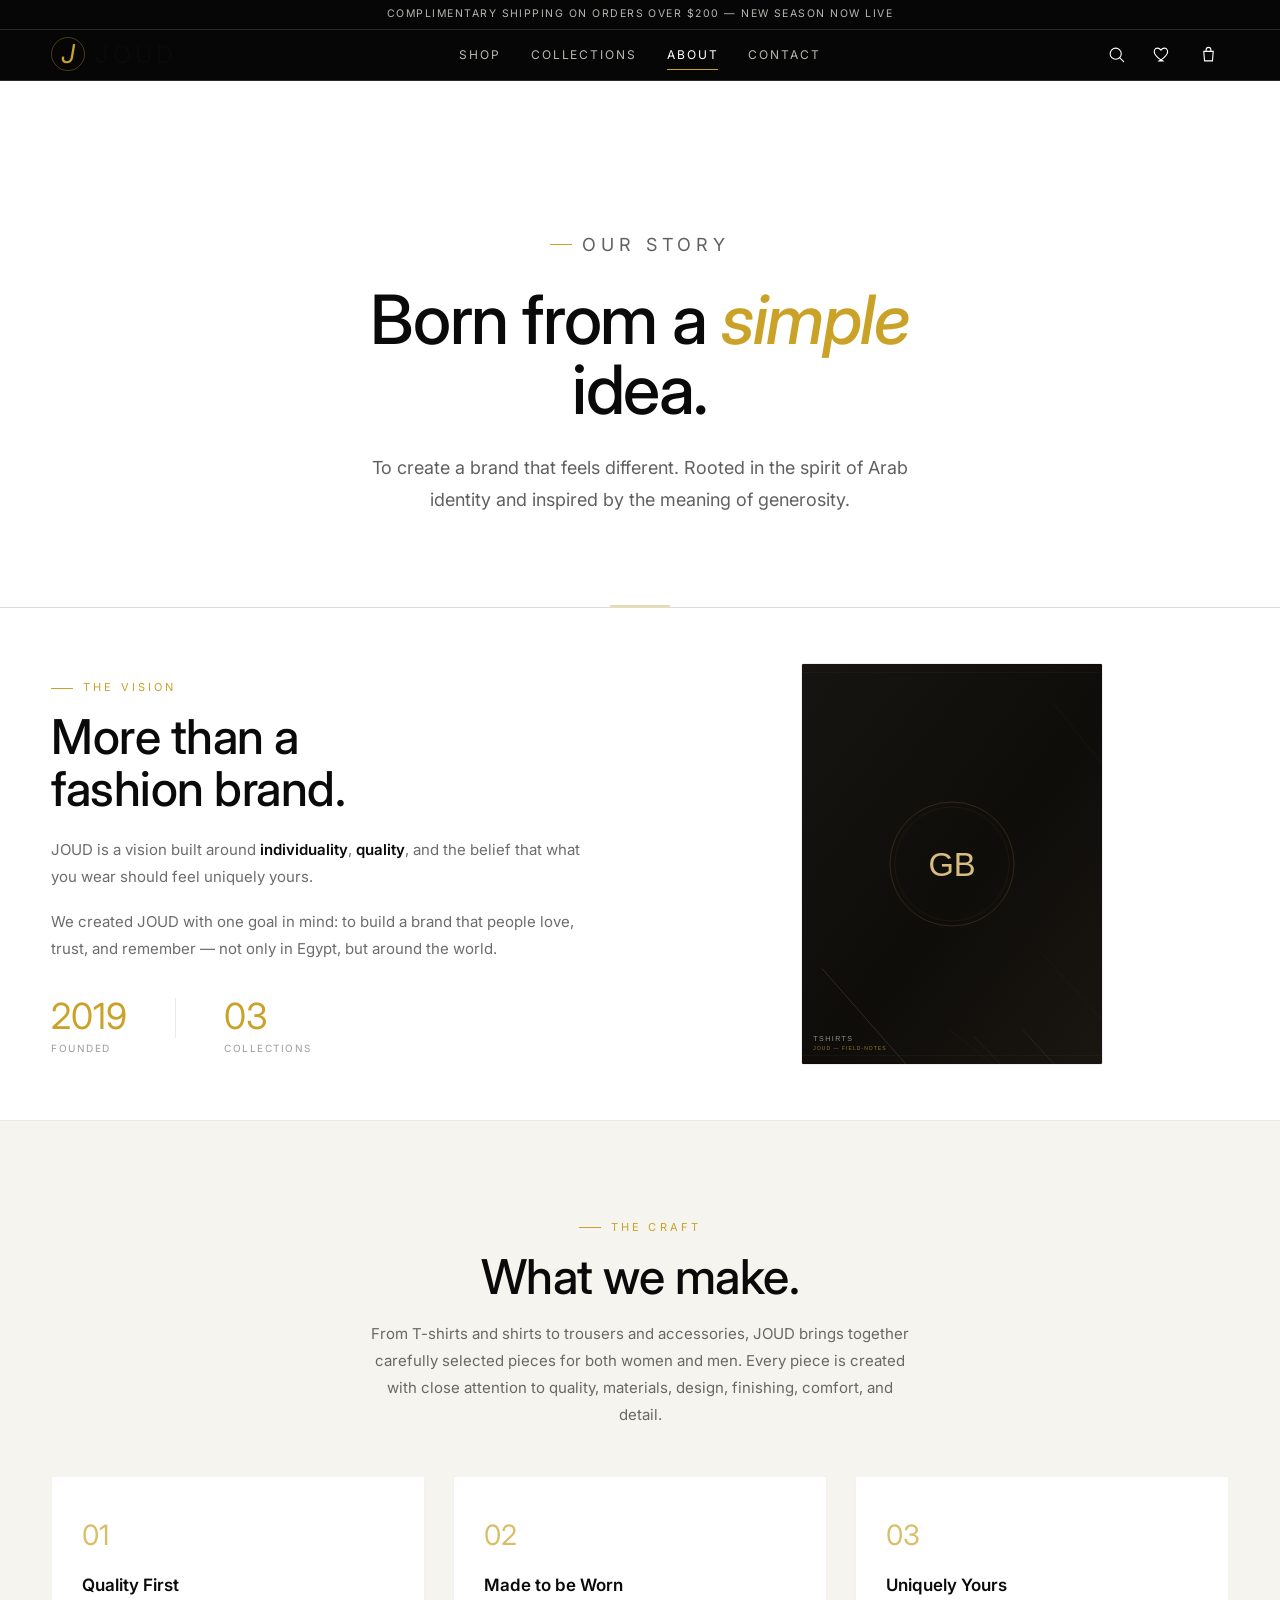
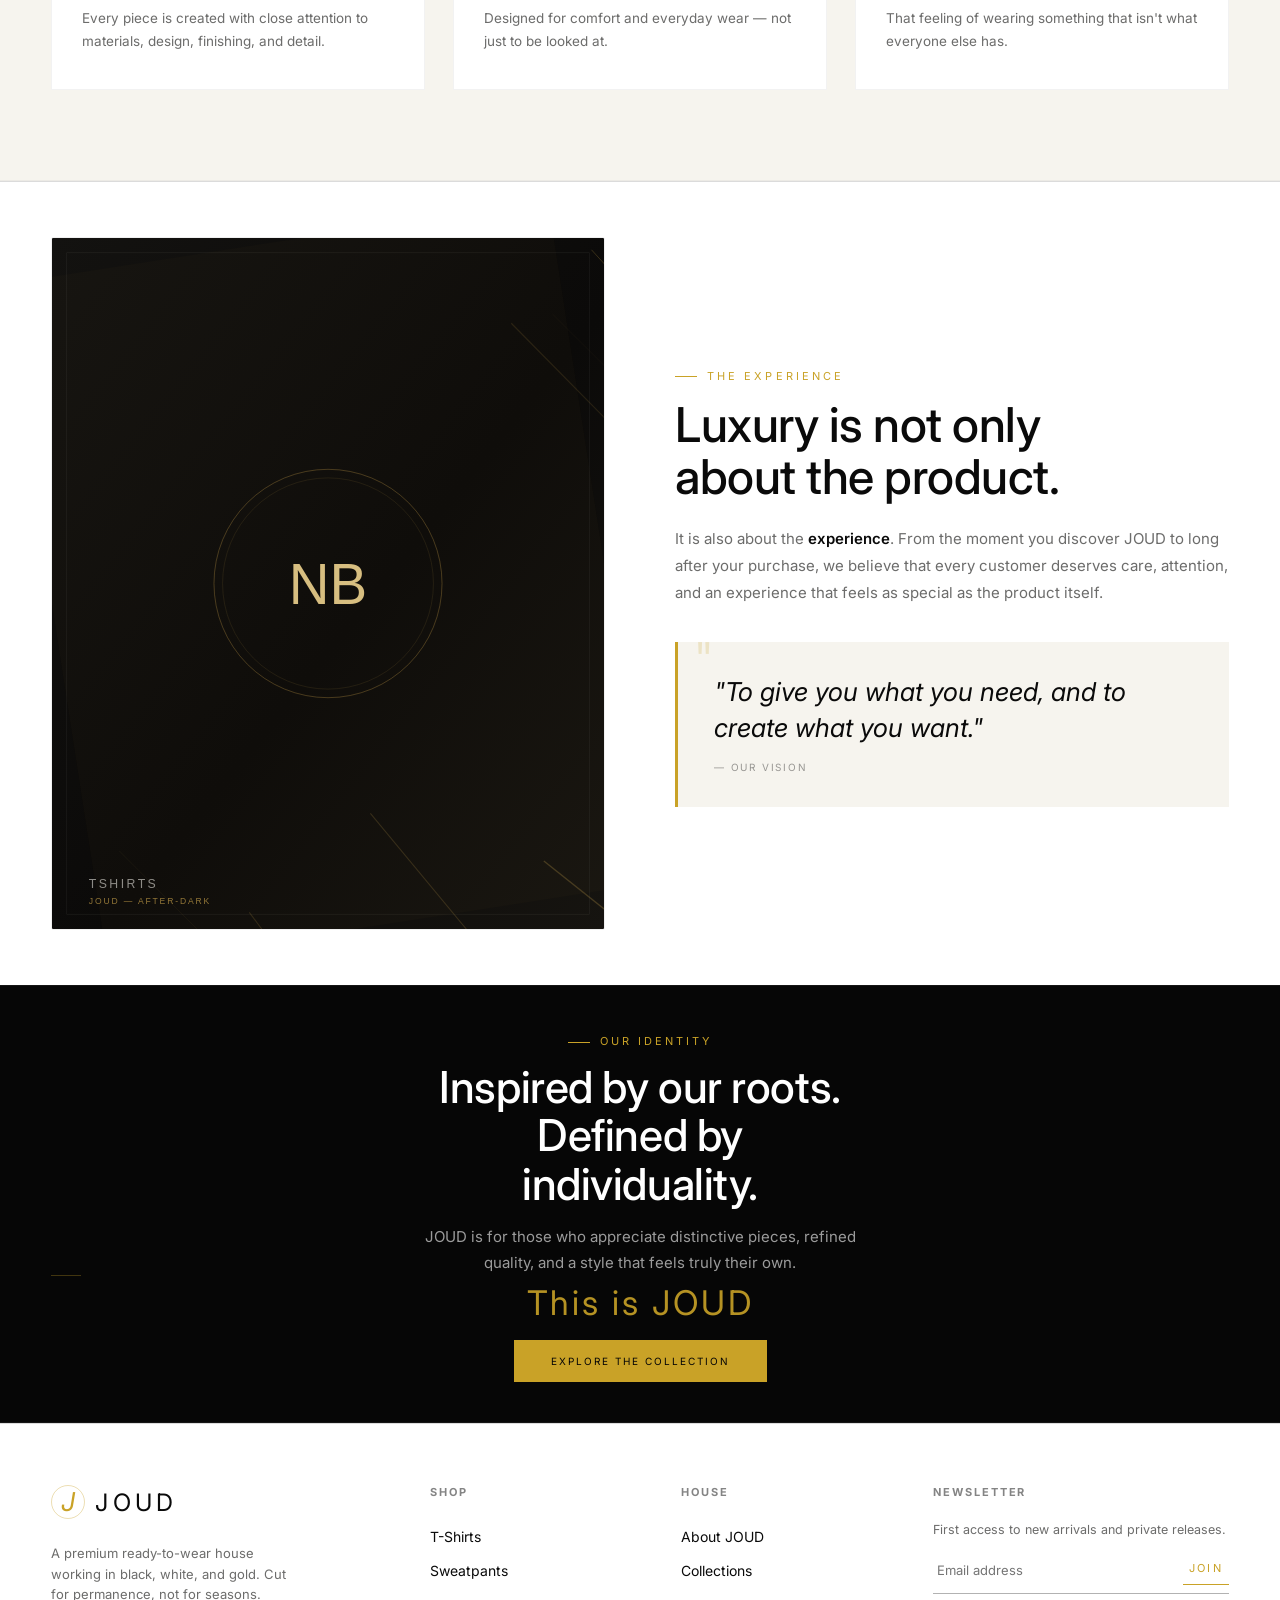
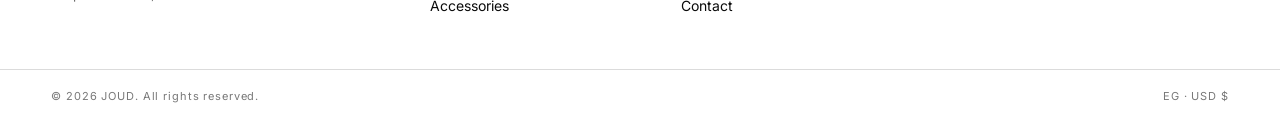
==== commit 7a68c540: "about fix" ====
--- a/about.html
+++ b/about.html
@@ -5,108 +5,443 @@
 <meta name="viewport" content="width=device-width, initial-scale=1.0" />
 <title>About — JOUD</title>
 <link rel="stylesheet" href="css/style.css" />
+<style>
+  /* ============================================
+     ABOUT PAGE CUSTOM STYLES
+     ============================================ */
+  .about-hero {
+    padding: 120px var(--gutter) 90px;
+    max-width: var(--container);
+    margin: 0 auto;
+    text-align: center;
+    position: relative;
+  }
+
+  .about-hero::after {
+    content: '';
+    position: absolute;
+    bottom: 0;
+    left: 50%;
+    transform: translateX(-50%);
+    width: 60px;
+    height: 2px;
+    background: var(--gold);
+    opacity: 0.4;
+  }
+
+  .about-hero h1 {
+    font-size: clamp(40px, 5.5vw, 68px);
+    font-weight: 500;
+    margin-top: 24px;
+    max-width: 14ch;
+    margin-left: auto;
+    margin-right: auto;
+    line-height: 1.02;
+    letter-spacing: -0.02em;
+  }
+
+  .about-hero h1 em {
+    font-style: italic;
+    color: var(--gold);
+  }
+
+  .about-hero p {
+    max-width: 52ch;
+    margin: 28px auto 0;
+    color: rgba(10, 10, 9, 0.55);
+    font-size: 18px;
+    line-height: 1.8;
+    font-weight: 400;
+  }
+
+  .section-title-lg {
+    font-size: clamp(32px, 4vw, 48px);
+    font-weight: 500;
+    line-height: 1.08;
+    letter-spacing: -0.01em;
+  }
+
+  .text-muted {
+    color: rgba(10, 10, 9, 0.6);
+    font-size: 15px;
+    line-height: 1.8;
+  }
+
+  .text-muted strong {
+    color: #0a0a0a;
+    font-weight: 600;
+  }
+
+  .stat-number {
+    font-family: var(--font-display);
+    font-size: 36px;
+    color: var(--gold);
+    display: block;
+    line-height: 1;
+  }
+
+  .stat-label {
+    font-size: 10px;
+    letter-spacing: 0.15em;
+    text-transform: uppercase;
+    color: rgba(10, 10, 9, 0.4);
+    margin-top: 6px;
+    display: block;
+  }
+
+  .stat-divider {
+    width: 1px;
+    background: rgba(0, 0, 0, 0.08);
+    align-self: stretch;
+  }
+
+  .card-3d {
+    background: var(--white);
+    padding: 36px 30px;
+    border: 1px solid rgba(0, 0, 0, 0.05);
+    transition: transform 0.4s cubic-bezier(0.16, 0.84, 0.44, 1),
+                box-shadow 0.4s cubic-bezier(0.16, 0.84, 0.44, 1);
+    position: relative;
+  }
+
+  .card-3d:hover {
+    transform: translateY(-6px);
+    box-shadow: 0 20px 40px -12px rgba(0, 0, 0, 0.10);
+  }
+
+  .card-3d .number {
+    font-family: var(--font-display);
+    font-size: 28px;
+    color: var(--gold);
+    display: block;
+    margin-bottom: 14px;
+    opacity: 0.7;
+  }
+
+  .card-3d h4 {
+    font-size: 17px;
+    margin-bottom: 8px;
+    font-weight: 600;
+  }
+
+  .card-3d p {
+    color: rgba(10, 10, 9, 0.6);
+    font-size: 13.5px;
+    line-height: 1.7;
+  }
+
+  .quote-block {
+    margin-top: 36px;
+    padding: 32px 36px;
+    background: #f6f4ee;
+    border-left: 3px solid var(--gold);
+    position: relative;
+  }
+
+  .quote-block::before {
+    content: '"';
+    position: absolute;
+    top: -6px;
+    left: 16px;
+    font-family: var(--font-display);
+    font-size: 48px;
+    color: var(--gold);
+    opacity: 0.2;
+    line-height: 1;
+  }
+
+  .quote-block p {
+    font-family: var(--font-display);
+    font-size: clamp(20px, 2.2vw, 26px);
+    color: #0a0a0a;
+    font-style: italic;
+    line-height: 1.4;
+    position: relative;
+    z-index: 1;
+  }
+
+  .quote-block .attribution {
+    color: rgba(10, 10, 9, 0.4);
+    font-size: 10px;
+    letter-spacing: 0.18em;
+    text-transform: uppercase;
+    margin-top: 12px;
+    font-style: normal;
+  }
+
+  .closing-section {
+    padding: 100px var(--gutter);
+    border-top: 1px solid rgba(255, 255, 255, 0.06);
+    border-bottom: 1px solid rgba(255, 255, 255, 0.06);
+    background: var(--black);
+    color: var(--white);
+    text-align: center;
+    position: relative;
+    overflow: hidden;
+  }
+
+  .closing-section::before {
+    content: '';
+    position: absolute;
+    top: -50%;
+    left: -50%;
+    width: 200%;
+    height: 200%;
+    background: radial-gradient(circle at center, rgba(201, 162, 39, 0.03) 0%, transparent 60%);
+    pointer-events: none;
+  }
+
+  .closing-section .content {
+    position: relative;
+    z-index: 1;
+    max-width: var(--container);
+    margin: 0 auto;
+  }
+
+  .closing-section h2 {
+    font-size: clamp(34px, 4.5vw, 52px);
+    font-weight: 500;
+    margin-top: 20px;
+    max-width: 16ch;
+    margin-left: auto;
+    margin-right: auto;
+    line-height: 1.08;
+    color: var(--white);
+    letter-spacing: -0.01em;
+  }
+
+  .closing-section .sub {
+    color: rgba(255, 255, 255, 0.55);
+    margin-top: 24px;
+    font-size: 16px;
+    line-height: 1.8;
+    max-width: 50ch;
+    margin-left: auto;
+    margin-right: auto;
+  }
+
+  .closing-section .tagline {
+    color: var(--gold);
+    margin-top: 44px;
+    font-family: var(--font-display);
+    font-size: clamp(28px, 3.5vw, 40px);
+    letter-spacing: 0.08em;
+    opacity: 0.9;
+  }
+
+  .closing-section .tagline-line {
+    width: 40px;
+    height: 1px;
+    background: var(--gold);
+    margin: 0 auto 44px;
+    opacity: 0.3;
+  }
+
+  /* Responsive */
+  @media (max-width: 900px) {
+    .grid-2col {
+      grid-template-columns: 1fr !important;
+      gap: 40px !important;
+    }
+
+    .grid-3col {
+      grid-template-columns: 1fr !important;
+      gap: 20px !important;
+    }
+
+    .about-hero {
+      padding: 80px var(--gutter) 60px;
+    }
+
+    .about-hero h1 {
+      max-width: 12ch;
+    }
+
+    .about-hero p {
+      font-size: 16px;
+    }
+
+    .closing-section {
+      padding: 70px var(--gutter);
+    }
+
+    .quote-block {
+      padding: 24px 24px;
+    }
+
+    .stat-row {
+      justify-content: center;
+    }
+  }
+
+  @media (max-width: 480px) {
+    .about-hero h1 {
+      font-size: 32px;
+    }
+
+    .about-hero p {
+      font-size: 14px;
+    }
+
+    .stat-number {
+      font-size: 28px;
+    }
+
+    .card-3d {
+      padding: 24px 20px;
+    }
+
+    .quote-block p {
+      font-size: 18px;
+    }
+
+    .closing-section h2 {
+      font-size: 28px;
+    }
+  }
+</style>
 </head>
 <body class="on-light">
 
 <header class="site-header" id="site-header"></header>
 
 <main id="main">
-  <div class="about-hero">
-    <p class="eyebrow" style="justify-content:center;">Since 2019</p>
-    <h1 class="section-title">A discipline of three tones.</h1>
-    <p>JOUD began as a rejection of noise — of endless seasonal color stories and disposable cloth. We chose black, white, and gold, and have spent every collection since proving that restraint is not a limitation, but a craft.</p>
-  </div>
-
+
+  <!-- ============================================
+       HERO
+       ============================================ -->
+  <section class="about-hero">
+    <p class="eyebrow" style="justify-content:center;">Our Story</p>
+    <h1>Born from a <em>simple</em> idea.</h1>
+    <p>
+      To create a brand that feels different. Rooted in the spirit of
+      Arab identity and inspired by the meaning of generosity.
+    </p>
+  </section>
+
+  <!-- ============================================
+       SECTION 1: Vision
+       ============================================ -->
   <section class="section section-tight">
-    <div class="container split">
-      <div class="split-media" data-reveal id="about-media-1"></div>
-      <div class="split-copy" data-reveal>
-        <p class="eyebrow">Our Approach</p>
-        <h2 class="section-title">Fewer pieces, worn longer.</h2>
-        <p>Each garment begins with cloth, not sketches. We source heavyweight cotton, brushed fleece, and structured wool-blends first, then design around what the material wants to do.</p>
-        <p>Every release is small and considered. We would rather sell out of a piece we're proud of than restock something built to be replaced.</p>
-      </div>
+    <div class="container">
+      <div class="grid-2col" style="display: grid; grid-template-columns: 1fr 1fr; gap: 70px; align-items: center;">
+        <div data-reveal>
+          <p class="eyebrow">The Vision</p>
+          <h2 class="section-title-lg" style="margin-top: 14px;">
+            More than a <br>fashion brand.
+          </h2>
+          <p class="text-muted" style="margin-top: 22px;">
+            JOUD is a vision built around <strong>individuality</strong>,
+            <strong>quality</strong>, and the belief that what you wear should
+            feel uniquely yours.
+          </p>
+          <p class="text-muted" style="margin-top: 18px;">
+            We created JOUD with one goal in mind: to build a brand that people
+            love, trust, and remember — not only in Egypt, but around the world.
+          </p>
+          <div class="stat-row" style="margin-top: 36px; display: flex; gap: 48px; align-items: center;">
+            <div>
+              <span class="stat-number">2019</span>
+              <span class="stat-label">Founded</span>
+            </div>
+            <div class="stat-divider" style="width: 1px; height: 40px; background: rgba(0,0,0,0.08);"></div>
+            <div>
+              <span class="stat-number">03</span>
+              <span class="stat-label">Collections</span>
+            </div>
+          </div>
+        </div>
+       <div class="split-media" data-reveal id="about-media-1" style="max-width: 70%; margin: 0 auto; aspect-ratio: 3/4; overflow: hidden; border: 1px solid rgba(0,0,0,0.06); border-radius: 2px;"></div>
     </div>
   </section>
 
-  <section class="section">
+  <!-- ============================================
+       SECTION 2: What We Make
+       ============================================ -->
+  <section class="section" style="background: #f6f4ee; border-top: 1px solid rgba(0,0,0,0.04); border-bottom: 1px solid rgba(0,0,0,0.04);">
     <div class="container">
-      <div class="section-head" data-reveal>
-        <div>
-          <p class="eyebrow">What We Stand For</p>
-          <h2 class="section-title">Values</h2>
+      <div style="text-align: center; max-width: 60ch; margin: 0 auto;" data-reveal>
+        <p class="eyebrow" style="justify-content:center;">The Craft</p>
+        <h2 class="section-title-lg" style="margin-top: 14px;">What we make.</h2>
+        <p class="text-muted" style="margin-top: 18px;">
+          From T-shirts and shirts to trousers and accessories, JOUD brings
+          together carefully selected pieces for both women and men. Every
+          piece is created with close attention to quality, materials, design,
+          finishing, comfort, and detail.
+        </p>
+      </div>
+      <div class="grid-3col" style="display: grid; grid-template-columns: repeat(3, 1fr); gap: 28px; margin-top: 48px;">
+        <div class="card-3d" data-reveal>
+          <span class="number">01</span>
+          <h4>Quality First</h4>
+          <p>Every piece is created with close attention to materials, design, finishing, and detail.</p>
         </div>
-      </div>
-      <div class="values-grid">
-        <div class="value-card" data-reveal>
-          <b>01</b>
-          <h4>Material First</h4>
-          <p>We choose cloth before silhouette. If the fabric isn't right, the design doesn't move forward.</p>
+        <div class="card-3d" data-reveal>
+          <span class="number">02</span>
+          <h4>Made to be Worn</h4>
+          <p>Designed for comfort and everyday wear — not just to be looked at.</p>
         </div>
-        <div class="value-card" data-reveal>
-          <b>02</b>
-          <h4>Restraint as Craft</h4>
-          <p>Black, white, and gold — a fixed palette that forces every decision to be about cut, weight, and finish.</p>
-        </div>
-        <div class="value-card" data-reveal>
-          <b>03</b>
-          <h4>Built to Outlast</h4>
-          <p>Reinforced seams, considered hardware, and finishes designed to age well rather than wear out.</p>
+        <div class="card-3d" data-reveal>
+          <span class="number">03</span>
+          <h4>Uniquely Yours</h4>
+          <p>That feeling of wearing something that isn't what everyone else has.</p>
         </div>
       </div>
     </div>
   </section>
 
+  <!-- ============================================
+       SECTION 3: Experience + Quote
+       ============================================ -->
   <section class="section section-tight">
     <div class="container">
-      <div class="section-head" data-reveal>
-        <div>
-          <p class="eyebrow">Timeline</p>
-          <h2 class="section-title">The House So Far</h2>
-        </div>
-      </div>
-      <div class="timeline">
-        <div class="timeline-row" data-reveal>
-          <div class="timeline-year">2019</div>
-          <div class="timeline-copy">
-            <h4>Noir Line launches</h4>
-            <p>JOUD opens with a tightly edited run of tonal black essentials — the foundation of everything since.</p>
-          </div>
-        </div>
-        <div class="timeline-row" data-reveal>
-          <div class="timeline-year">2021</div>
-          <div class="timeline-copy">
-            <h4>Gold Standard introduced</h4>
-            <p>Metallic gold hardware and thread detailing become a permanent signature across outerwear and accessories.</p>
-          </div>
-        </div>
-        <div class="timeline-row" data-reveal>
-          <div class="timeline-year">2023</div>
-          <div class="timeline-copy">
-            <h4>Studio Essentials</h4>
-            <p>A dedicated line of everyday staples, engineered quietly, for pieces worn on rotation rather than occasion.</p>
-          </div>
-        </div>
-        <div class="timeline-row" data-reveal>
-          <div class="timeline-year">2025</div>
-          <div class="timeline-copy">
-            <h4>Monochrome debuts</h4>
-            <p>Ivory and ink, stripped of gold entirely — the quietest collection JOUD has released to date.</p>
+      <div class="grid-2col" style="display: grid; grid-template-columns: 1fr 1fr; gap: 70px; align-items: center;">
+        <div class="split-media" data-reveal id="about-media-2" style="aspect-ratio: 4/5; overflow: hidden; border: 1px solid rgba(0,0,0,0.06); border-radius: 2px;"></div>
+        <div data-reveal>
+          <p class="eyebrow">The Experience</p>
+          <h2 class="section-title-lg" style="margin-top: 14px;">
+            Luxury is not only<br>about the product.
+          </h2>
+          <p class="text-muted" style="margin-top: 22px;">
+            It is also about the <strong>experience</strong>. From the moment
+            you discover JOUD to long after your purchase, we believe that
+            every customer deserves care, attention, and an experience that
+            feels as special as the product itself.
+          </p>
+          <div class="quote-block">
+            <p>"To give you what you need, and to create what you want."</p>
+            <div class="attribution">— Our Vision</div>
           </div>
         </div>
       </div>
     </div>
   </section>
 
-  <section class="newsletter-band" data-reveal>
-    <div class="container">
-      <p class="eyebrow" style="justify-content:center;">Join Us</p>
-      <h2 class="section-title">Shop the current collection</h2>
-      <div class="hero-actions" style="justify-content:center; margin-top:10px;">
-        <a href="shop.html" class="btn btn-gold">Enter the Shop</a>
-      </div>
+  <!-- SECTION 4: Closing - نسخة مدمجة -->
+<section style="padding: 40px var(--gutter); border-top: 1px solid rgba(255,255,255,0.06); border-bottom: 1px solid rgba(255,255,255,0.06); background: var(--black); color: var(--white);">
+  <div style="max-width: var(--container); margin: 0 auto; text-align: center;">
+    <p class="eyebrow" style="justify-content:center; color: var(--gold);">Our Identity</p>
+    <h2 style="font-size: clamp(30px, 4vw, 44px); font-weight: 500; margin-top: 12px; max-width: 16ch; margin-left: auto; margin-right: auto; line-height: 1.1; color: #ffffff; letter-spacing: -0.01em;">
+      Inspired by our roots.<br>Defined by individuality.
+    </h2>
+    <p style="color: rgba(255,255,255,0.6); margin-top: 16px; font-size: 15px; line-height: 1.7; max-width: 50ch; margin-left: auto; margin-right: auto;">
+      JOUD is for those who appreciate distinctive pieces, refined quality, and a style that feels truly their own.
+    </p>
+    <div style="width: 30px; height: 1px; background: var(--gold); margin: px auto; opacity: 0.3;"></div>
+    <p style="color: var(--gold); font-family: var(--font-display); font-size: clamp(24px, 3vw, 34px); letter-spacing: 0.08em; opacity: 0.9; margin-top: 0;">
+      This is JOUD
+    </p>
+    <div style="margin-top: 10px;">
+      <a href="shop.html" class="btn btn-gold" style="padding: 12px 36px; font-size: 10px; letter-spacing: 0.2em;">Explore the Collection</a>
     </div>
-  </section>
+  </div>
+</section>
+
+  <!-- ============================================
+       NEWSLETTER
+       ============================================ -->
+ 
+
 </main>
 
 <footer class="site-footer" id="site-footer"></footer>
@@ -117,8 +452,21 @@
 <script src="js/layout.js"></script>
 <script>
   injectLayout("about");
-  document.getElementById("about-media-1").innerHTML = `<img src="${PRODUCTS[16].images[1]}" alt="JOUD atelier" loading="lazy" />`;
+
+  document.getElementById("about-media-1").innerHTML =
+    `<img src="${PRODUCTS[16].images[1]}" alt="JOUD atelier" loading="lazy" style="width:100%; height:100%; object-fit:cover;" />`;
+
+  document.getElementById("about-media-2").innerHTML =
+    `<img src="${PRODUCTS[8].images[2]}" alt="JOUD studio detail" loading="lazy" style="width:100%; height:100%; object-fit:cover;" />`;
+
   initScrollReveal();
+
+  document.querySelector("[data-newsletter-form]").addEventListener("submit", function(e) {
+    e.preventDefault();
+    showToast("You're on the list");
+    this.reset();
+  });
 </script>
+
 </body>
-</html>
+</html>
--- a/css/style.css
+++ b/css/style.css
@@ -25,7 +25,7 @@
 
   --container: 1360px;
   --gutter: clamp(20px, 4vw, 64px);
-  --header-h: 118px;
+  --header-h: 102px;
 }
 
 /* ==========================================================================
@@ -148,7 +148,7 @@
   text-align:center;
   background: var(--black);
   border-bottom: 1px solid var(--line);
-  padding: 8px 12px;
+  padding: 6px 12px;
 }
 .announce-bar p{
   font-size: 10.5px;
@@ -160,7 +160,7 @@
   max-width: var(--container);
   margin: 0 auto;
   padding: 0 var(--gutter);
-  height: 82px;
+  height: 50px;
   display: grid;
   grid-template-columns: 1fr auto 1fr;
   align-items: center;
@@ -190,7 +190,7 @@
 }
 .nav-primary{
   display: flex;
-  gap: 38px;
+  gap: 30px;
   justify-self: center;
 }
 .nav-link{
@@ -309,14 +309,14 @@
 .hero-inner{
   position: relative;
   width: 100%;
-  padding: 70px var(--gutter) 70px;
+  padding: 56px var(--gutter) 56px;
   max-width: var(--container);
   margin: 0 auto;
   transform: translateY(-40px);
 }
-.hero-kicker{ margin-bottom: 26px; }
+.hero-kicker{ margin-bottom: 22px; }
 .hero-title{
-  font-size: clamp(3rem, 5vw, 5.5rem);
+  font-size: clamp(2rem, 3vw, 4rem);
   line-height: .95;
   letter-spacing: -.01em;
   max-width: 16ch;
@@ -334,7 +334,7 @@
   font-size: 15px;
 }
 .hero-actions{
-  margin-top: 40px;
+  margin-top: 34px;
   display:flex;
   gap: 16px;
   flex-wrap: wrap;
@@ -353,7 +353,7 @@
 
 /* Hero always sits on its own dark image, regardless of page theme */
 .hero .btn-ghost{ color: var(--white); border-color: var(--white); }
-.hero .btn-ghost:hover{ background: var(--white); border-color: var(--white); color: var(--black); }
+.hero .btn-ghost:hover{ background: transparent; border-color: var(--white); color: var(--black); }
 
 /* ==========================================================================
    Marquee
@@ -441,8 +441,8 @@
 /* ==========================================================================
    Section scaffolding
    ========================================================================== */
-.section{ padding: 110px 0; }
-.section-tight{ padding: 70px 0; }
+.section{ padding: 90px 0; }
+.section-tight{ padding: 55px 0; }
 .section,
 .newsletter-band{ border-top: 1px solid var(--line); }
 .section-head{
@@ -450,7 +450,7 @@
   justify-content: space-between;
   align-items: flex-end;
   gap: 20px;
-  margin-bottom: 54px;
+  margin-bottom: 42px;
 }
 .section-title{
   font-size: clamp(30px, 4vw, 46px);
@@ -564,7 +564,7 @@
 body.on-light .form-field label{ color: rgba(10,10,9,.55); }
 body.on-light .form-field input, body.on-light .form-field select, body.on-light .form-field textarea{ border-bottom-color: rgba(0,0,0,.3); color:#0a0a0a; }
 body.on-light .form-field input::placeholder, body.on-light .form-field textarea::placeholder{ color: rgba(10,10,9,.4); }
-body.on-light .btn-ghost{ border-color: rgba(0,0,0,.3); color:#0a0a0a; }
+body.on-light .btn-ghost{ border-color: #ffffff; color:#ffffff; }
 body.on-light .btn-ghost:hover{ border-color: var(--gold); color: var(--gold); }
 body.on-light .shop-empty{ color: rgba(10,10,9,.6); }
 body.on-light .shop-empty h3{ color:#0a0a0a; }
@@ -579,7 +579,7 @@
   display:grid;
   grid-template-columns: repeat(2, 1fr);
   gap: 24px;
-  margin-top: 44px;
+  margin-top: 36px;
 }
 .edit-tile{
   position: relative;
@@ -626,7 +626,7 @@
   display:grid;
   grid-template-columns: repeat(3, 1fr);
   gap: 22px;
-  margin-top: 44px;
+  margin-top: 36px;
 }
 .cat-tile{
   position: relative;
@@ -674,15 +674,69 @@
   gap: 34px 26px;
 }
 .rail{
-  display:flex;
+  display: grid;
+  grid-template-columns: repeat(4, minmax(0, 1fr));
   gap: 26px;
-  overflow-x: auto;
+  width: 100%;
+  overflow: visible;
   padding-bottom: 10px;
-  scroll-snap-type: x mandatory;
-  scrollbar-width: none;
-}
-.rail::-webkit-scrollbar{ display:none; }
-.rail .product-card{ min-width: 280px; scroll-snap-align: start; }
+}
+
+/* Desktop */
+.rail .product-card{
+  width: 100%;
+  min-width: 0;
+  scroll-snap-align: start;
+}
+
+/* Tablet */
+@media (max-width: 1100px){
+  .rail{
+    grid-template-columns: repeat(3, minmax(0, 1fr));
+    gap: 22px;
+  }
+}
+
+/* Mobile / Small screens */
+@media (max-width: 768px){
+  .rail{
+    display: flex;
+    gap: 16px;
+    width: 100%;
+    overflow-x: auto;
+    overflow-y: hidden;
+    padding-bottom: 12px;
+
+    scroll-snap-type: x mandatory;
+    -webkit-overflow-scrolling: touch;
+
+    scrollbar-width: none;
+  }
+
+  .rail::-webkit-scrollbar{
+    display: none;
+  }
+
+  .rail .product-card{
+    flex: 0 0 calc(50% - 8px);
+    width: calc(50% - 8px);
+    min-width: calc(50% - 8px);
+    scroll-snap-align: start;
+  }
+}
+
+/* Very small mobile */
+@media (max-width: 480px){
+  .rail{
+    gap: 14px;
+  }
+
+  .rail .product-card{
+    flex: 0 0 82%;
+    width: 82%;
+    min-width: 82%;
+  }
+}
 
 .product-card{ position: relative; }
 .product-card-media{
@@ -778,7 +832,8 @@
   background: linear-gradient(180deg, rgba(10,10,9,0) 30%, rgba(10,10,9,.92) 100%);
 }
 .collection-card-body{ position:relative; z-index:1; }
-.collection-card-tag{ font-size:10px; letter-spacing:.2em; text-transform:uppercase; color: var(--gold); }
+.collection-card-tag{ font-size:10px; letter-spacing:.2em; text-transform:uppercase; color: var(--gold);   transform:translateY(-420px);
+ }
 .collection-card-name{ font-family: var(--font-display); font-size: 27px; margin-top:8px; }
 .collection-card-blurb{ font-size:12.5px; color: var(--off); margin-top:8px; max-width: 30ch; }
 
@@ -839,7 +894,7 @@
   border-top: 1px solid var(--line);
   border-bottom: 1px solid var(--line);
   background: var(--black-soft);
-  padding: 80px 0;
+  padding: 60px 0;
   text-align:center;
 }
 .newsletter-band .section-title{ margin: 14px auto 26px; max-width: 20ch; }
@@ -863,7 +918,7 @@
    ========================================================================== */
 .site-footer{
   border-top: 1px solid var(--line);
-  padding: 80px 0 0;
+  padding: 60px 0 0;
 }
 .footer-grid{
   max-width: var(--container);
@@ -872,7 +927,7 @@
   display:grid;
   grid-template-columns: 1.6fr 1fr 1fr 1.4fr;
   gap: 40px;
-  padding-bottom: 60px;
+  padding-bottom: 46px;
 }
 .footer-brand p{ color: var(--off); margin-top:16px; max-width: 32ch; font-size:13px; }
 .logo-footer{ margin-bottom: 4px; }
@@ -884,7 +939,7 @@
 .footer-form input{ flex:1; font-size:13px; padding:4px; }
 .footer-bottom{
   border-top: 1px solid var(--line);
-  padding: 22px var(--gutter);
+  padding: 18px var(--gutter);
   display:flex; justify-content:space-between;
   max-width: var(--container);
   margin: 0 auto;
@@ -1013,7 +1068,7 @@
    Page header (interior pages)
    ========================================================================== */
 .page-header{
-  padding: 70px var(--gutter) 50px;
+  padding: 55px var(--gutter) 40px;
   max-width: var(--container);
   margin: 0 auto;
   border-bottom: 1px solid var(--line);
@@ -1053,13 +1108,21 @@
 
 .shop-toolbar{
   display:flex; justify-content:space-between; align-items:center;
-  gap: 20px; margin-bottom: 34px; flex-wrap:wrap;
+  gap: 20px; margin-bottom: 28px; flex-wrap:wrap;
 }
 .shop-search{
-  display:flex; align-items:center; gap:10px;
-  border-bottom: 1px solid var(--line-strong);
+  display: flex;
+  align-items: center;
+  gap: 10px;
+  border: none;
+  border-bottom: 1px solid #000;
   padding: 8px 2px;
-  flex: 1; max-width: 320px;
+  flex: 1;
+  max-width: 320px;
+  transition: border-color 0.3s ease;
+}
+.shop-search:focus-within{
+  border-bottom-color: var(--gold);
 }
 .shop-search input{ flex:1; font-size:13.5px; }
 .shop-search input::placeholder{ color: var(--off); }
@@ -1073,7 +1136,7 @@
 }
 .mobile-filter-toggle{ display:none; }
 
-.active-chips{ display:flex; flex-wrap:wrap; gap:10px; margin-bottom: 26px; }
+.active-chips{ display:flex; flex-wrap:wrap; gap:10px; margin-bottom: 20px; }
 .chip{
   display:flex; align-items:center; gap:8px;
   font-size:11px; letter-spacing:.08em; text-transform:uppercase;
@@ -1093,6 +1156,15 @@
   color: var(--off);
 }
 .shop-empty h3{ font-size:26px; color: var(--white); margin-bottom:12px; }
+.shop-search input:focus{
+  outline: none !important;
+  box-shadow: none !important;
+}
+
+.shop-search:focus-within{
+  border-bottom-color: var(--gold) !important;
+}
+
 
 /* ==========================================================================
    Product detail page
@@ -1101,7 +1173,7 @@
   display:grid;
   grid-template-columns: 1fr 460px;
   gap: 70px;
-  padding: 60px var(--gutter) 40px;
+  padding: 45px var(--gutter) 30px;
   max-width: var(--container);
   margin: 0 auto;
 }
@@ -1182,7 +1254,7 @@
   display:grid;
   grid-template-columns: 1.2fr .8fr;
   gap: 70px;
-  padding: 60px var(--gutter) 120px;
+  padding: 45px var(--gutter) 90px;
   max-width: var(--container);
   margin: 0 auto;
   align-items:start;
@@ -1233,7 +1305,7 @@
 
 .confirmation{
   text-align:center;
-  padding: 100px var(--gutter) 130px;
+  padding: 80px var(--gutter) 100px;
   max-width: 640px;
   margin: 0 auto;
 }
@@ -1252,7 +1324,7 @@
    About page
    ========================================================================== */
 .about-hero{
-  padding: 100px var(--gutter) 90px;
+  padding: 80px var(--gutter) 70px;
   max-width: var(--container);
   margin: 0 auto;
   text-align:center;
@@ -1286,7 +1358,7 @@
 .contact-layout{
   display:grid; grid-template-columns: 1fr 1fr;
   gap: 70px;
-  padding: 70px var(--gutter) 120px;
+  padding: 55px var(--gutter) 90px;
   max-width: var(--container);
   margin:0 auto;
 }
@@ -1351,10 +1423,10 @@
 }
 
 @media (max-width: 760px){
-  :root{ --header-h: 96px; }
+  :root{ --header-h: 88px; }
   .nav-primary{ display:none; }
   .menu-toggle{ display:inline-flex; }
-  .header-main{ grid-template-columns: auto 1fr auto; height: 68px; }
+  .header-main{ grid-template-columns: auto 1fr auto; height: 60px; }
   .announce-bar p{ font-size:9.5px; }
   .logo-word{ font-size:19px; }
   .mobile-menu{ display:block; }
@@ -1368,7 +1440,7 @@
   .genders-grid{ grid-template-columns: 1fr; }
   .edit-grid{ grid-template-columns: 1fr; }
   .cat-grid{ grid-template-columns: 1fr; }
-  .section{ padding: 70px 0; }
+  .section{ padding: 55px 0; }
   .section-head{ flex-direction:column; align-items:flex-start; gap:14px; }
   .footer-grid{ grid-template-columns: 1fr 1fr; }
   .form-row{ grid-template-columns: 1fr; }
@@ -1381,3 +1453,7 @@
 @media (prefers-reduced-motion: reduce){
   *{ animation-duration: .001ms !important; animation-iteration-count: 1 !important; transition-duration: .001ms !important; scroll-behavior: auto !important; }
 }
+
+body.on-light .shop-by-dark .section-title{
+  color: #ffffff;
+}
